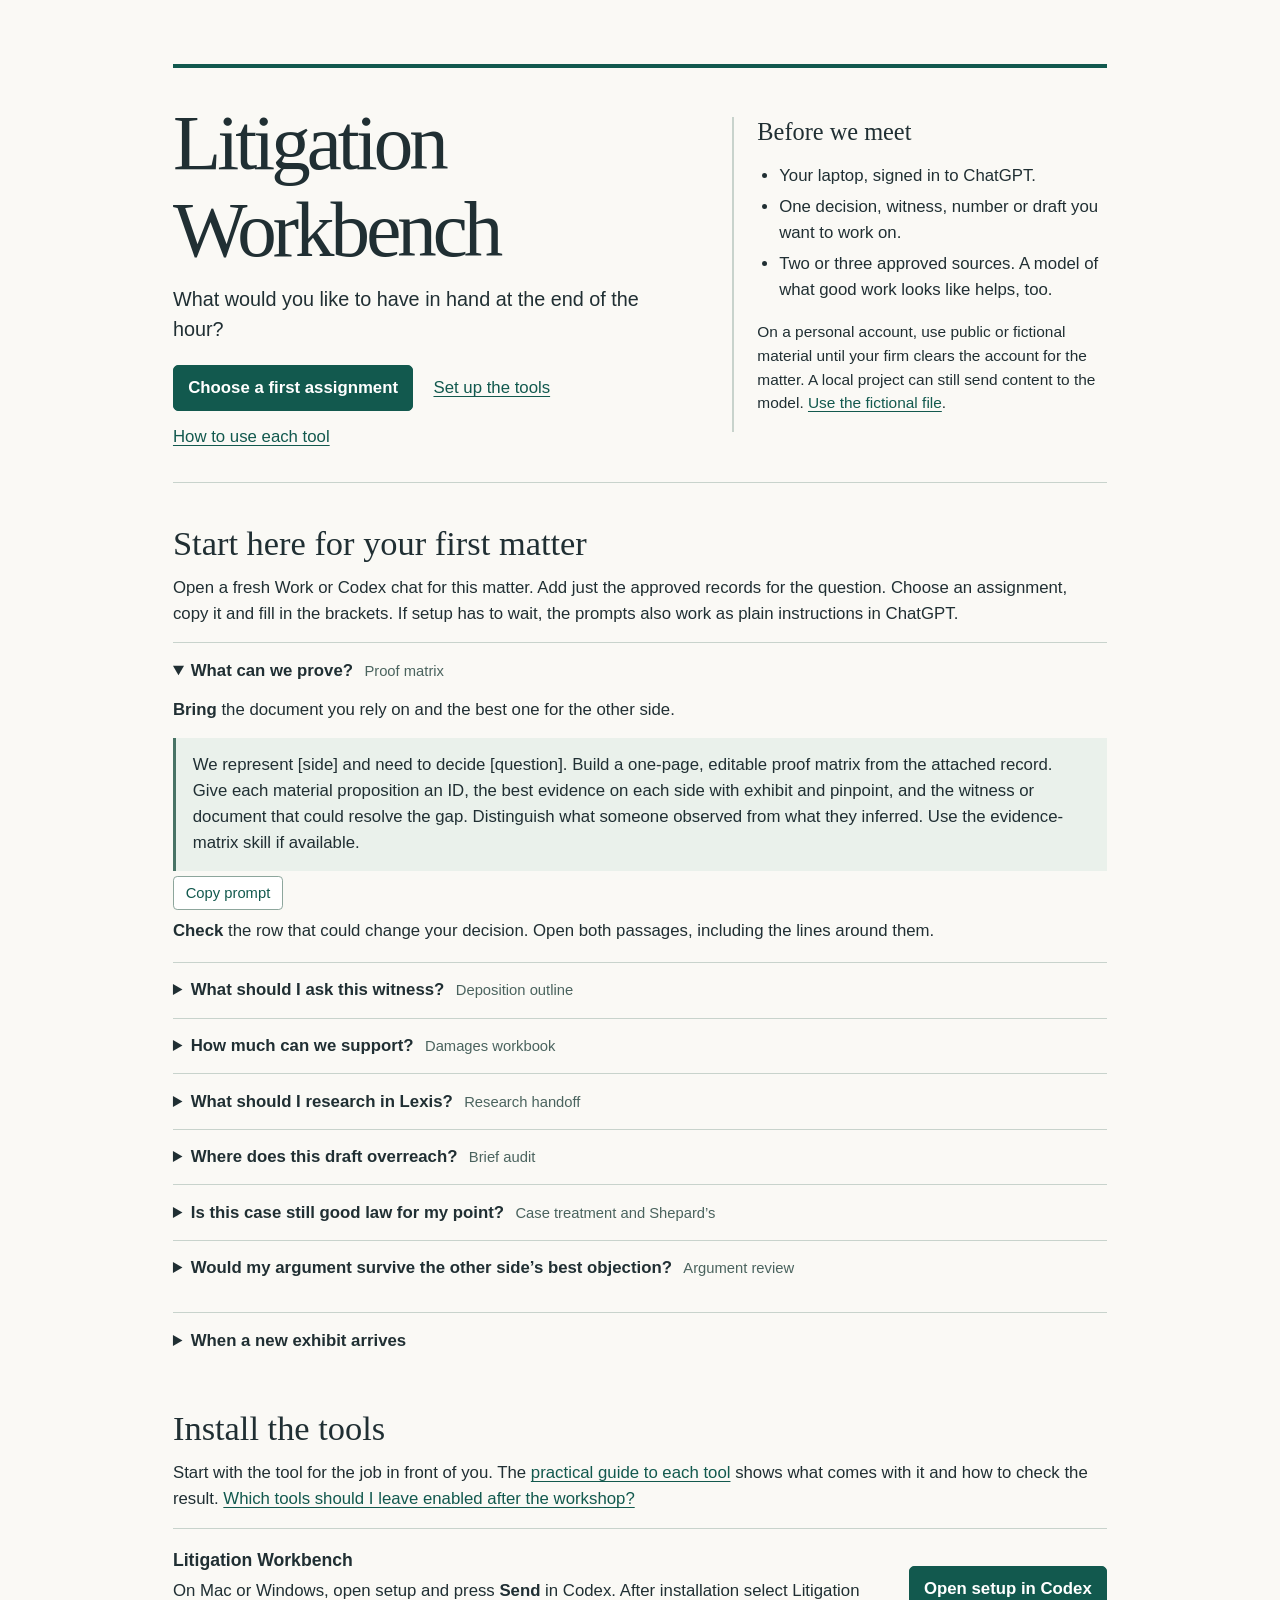
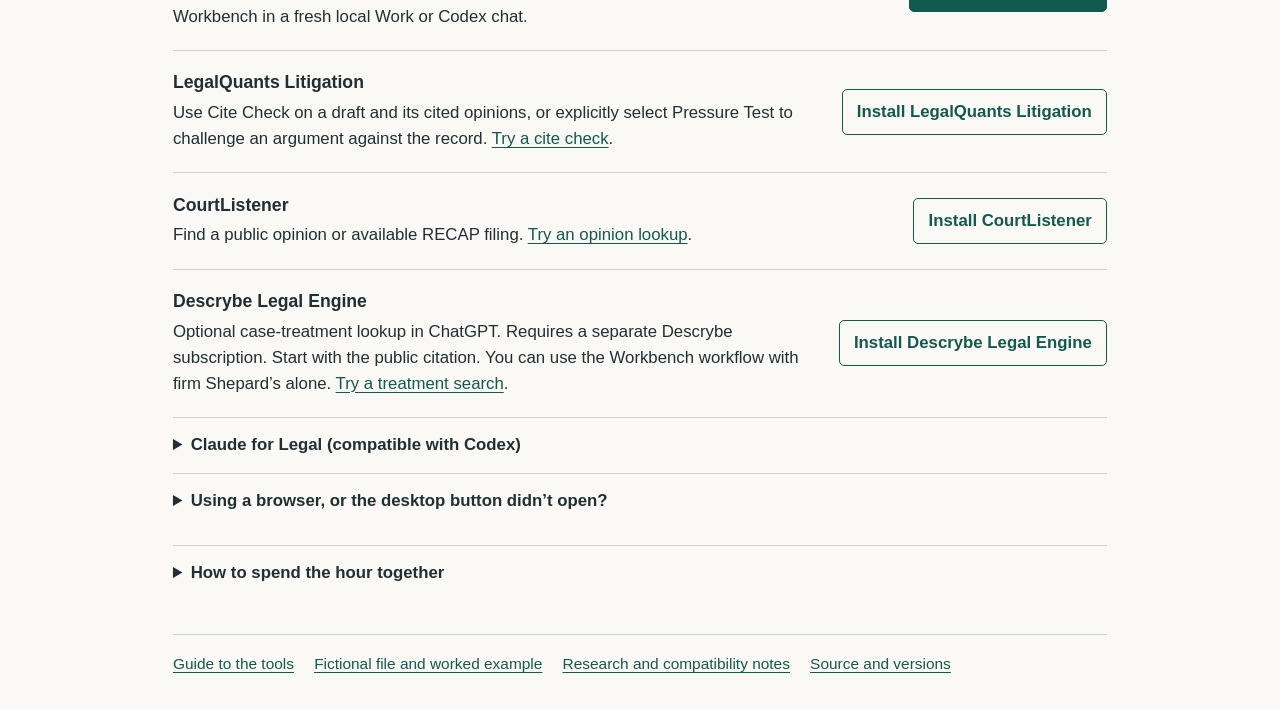
==== docs/index.html @ 3b768ce1 "Publish blinded four-record deposition comparison and qualify daily guidance" ====
<!doctype html>
<html lang="en">
<head>
  <meta charset="utf-8">
  <meta name="viewport" content="width=device-width, initial-scale=1">
  <meta name="description" content="Seven practical ways to use ChatGPT Work and Codex on a business litigation matter. Choose a question, bring a few approved sources, and leave with an editable work product.">
  <title>Litigation Workbench · Setup and first matter</title>
  <link rel="stylesheet" href="styles.css">
  <script src="copy.js" defer></script>
</head>
<body><main>
  <header class="hero">
    <div><h1>Litigation<br>Workbench</h1>
      <p class="lead">What would you like to have in hand at the end of the hour?</p>
      <nav aria-label="Get started"><a class="button primary" href="#first-matter">Choose a first assignment</a><a href="#install">Set up the tools</a><a href="tools.html">How to use each tool</a></nav>
    </div>
    <aside class="prep"><h2>Before we meet</h2>
      <ul><li>Your laptop, signed in to ChatGPT.</li><li>One decision, witness, number or draft you want to work on.</li><li>Two or three approved sources. A model of what good work looks like helps, too.</li></ul>
      <p>On a personal account, use public or fictional material until your firm clears the account for the matter. A local project can still send content to the model. <a href="practice.html">Use the fictional file</a>.</p>
    </aside>
  </header>
  <section id="first-matter">
    <h2>Start here for your first matter</h2>
    <p>Open a fresh Work or Codex chat for this matter. Add just the approved records for the question. Choose an assignment, copy it and fill in the brackets. If setup has to wait, the prompts also work as plain instructions in ChatGPT.</p>
    <details class="assignment" name="job" open><summary>What can we prove? <span>Proof matrix</span></summary>
      <p><strong>Bring</strong> the document you rely on and the best one for the other side.</p>
      <blockquote class="prompt" id="matter-prompt">We represent [side] and need to decide [question]. Build a one-page, editable proof matrix from the attached record. Give each material proposition an ID, the best evidence on each side with exhibit and pinpoint, and the witness or document that could resolve the gap. Distinguish what someone observed from what they inferred. Use the evidence-matrix skill if available.</blockquote>
      <p><strong>Check</strong> the row that could change your decision. Open both passages, including the lines around them.</p>
    </details>
    <details class="assignment" name="job"><summary>What should I ask this witness? <span>Deposition outline</span></summary>
      <p><strong>Bring</strong> the witness’s role, the admission you want and the exhibit you would put in front of them.</p>
      <blockquote class="prompt">Prepare a two-page examination outline for [witness and role] about [objective]. For each admission, give me a question I can ask, its foundation, the exhibit and pinpoint, and a follow-up for a denial or qualification. Keep my notes separate. Include the hardest document for our side. Use the record-to-deposition skill if available.</blockquote>
      <p><strong>Check</strong> one proposed impeachment against the printed transcript. Whose words are they, and does the rest of the answer qualify them? <a href="deposition-field-test.html">Compare three deposition plugins on four fictional disputes</a>, or <a href="deposition-comparison.html">grade one witness outline yourself</a>.</p>
    </details>
    <details class="assignment" name="job"><summary>How much can we support? <span>Damages workbook</span></summary>
      <p><strong>Bring</strong> the demand, ledger or invoices, and the contract provision that makes payment due.</p>
      <blockquote class="prompt">As of [date], reconcile the demand to the ledger and the amount this record supports as due. Make an editable workbook with visible formulas, source IDs and a tie-out. Show each disputed trigger or offset separately. Identify the missing document that could move the number most. Use the damages-reconciliation skill if available.</blockquote>
      <p><strong>Check</strong> one invoice from contract to ledger to due date. Change a disputed assumption in a copy and see which total moves.</p>
    </details>
    <details class="assignment" name="job"><summary>What should I research in Lexis? <span>Research handoff</span></summary>
      <p><strong>Bring</strong> the question, forum, posture and as-of date. An abstract fact pattern is enough to start.</p>
      <blockquote class="prompt">I will run Lexis. For [issue, forum, posture and date], give me targeted searches, the strongest adverse search, filters and the factual distinction I should test. Tell me which primary texts and treatment checks to bring back. Use the lexis-research-handoff skill if available.</blockquote>
      <p><strong>Check</strong> current treatment in Shepard’s at work. Return independent public opinions and your authorized notes. Keep credentials, Lexis exports and citator reports in the firm environment. <a href="files/research-return.csv" download>Download the research return sheet (CSV)</a>.</p>
    </details>
    <details class="assignment" name="job"><summary>Where does this draft overreach? <span>Brief audit</span></summary>
      <p><strong>Bring</strong> a versioned draft and the primary authority or exhibit behind a consequential paragraph.</p>
      <blockquote class="prompt">Audit [draft paragraph] against the attached authorities and record. Break it into claims. For each material defect, identify the source and pinpoint, what the passage supports in context, and the narrowest defensible rewrite. Separate citation identity, proposition support and current treatment. Leave the original intact. Use the brief-audit skill if available.</blockquote>
      <p><strong>Check</strong> the proposed rewrite against the majority opinion or exhibit. For a second read, give LegalQuants Litigation the same sentence and primary source in a fresh chat.</p>
    </details>
    <details class="assignment" name="job"><summary>Is this case still good law for my point? <span>Case treatment and Shepard’s</span></summary>
      <p id="good-law"><strong>Bring</strong> the citation, the exact sentence you want to support, the court and the date the check needs to cover.</p>
      <blockquote class="prompt">Use case-treatment-check if available. Can I still cite [case and pinpoint] for [proposition] in [court] as of [date]? Check direct history and later decisions using approved public sources. Read the strongest adverse opinion and identify exactly what changed, with a pinpoint and link. Give me a row for each proposition, a suggested edit, and any open Shepard’s checks for me to run in firm Lexis.</blockquote>
      <p><strong>At work.</strong> Open the case in Lexis and select <strong>Shepardize</strong>. Check appellate history and adverse citing decisions. Read the passages behind the signals. Record who checked, when, and what the later decision does to your point. Return your own authorized notes and public opinion links. <a href="files/research-return.csv" download>Download the return sheet (CSV)</a> · <a href="https://www.lexisnexis.com/en-us/support/lexis/shepards.page">Shepard’s guide</a>.</p>
      <p><strong>In ChatGPT.</strong> CourtListener can find citing opinions. The optional <a href="#descrybe">Descrybe plugin</a> can check treatment and identify citing cases. Read the decision behind each material flag. Workbench leaves Shepard’s pending until you supply a dated check for that point. <a href="practice.html#treatment">Try a two-minute example</a>.</p>
    </details>
    <details class="assignment" name="job"><summary>Would my argument survive the other side’s best objection? <span>Argument review</span></summary>
      <p id="argument-review"><strong>Bring</strong> the exact paragraph or proposed term, the decision you face, and the best record for each side.</p>
      <blockquote class="prompt">Use argument-review on [my exact argument] for [client, decision, forum and posture]. Use only [permitted sources]. Show my original and write a separate steelman. Send both, with the permitted record, to one fresh Astra or Sol reviewer at xhigh. Tailor its assignment to my decision. Show what you sent, the reviewer's findings, your decision on each objection with a pinpoint, and the full revised position. If independent review is unavailable, give me the filled reviewer brief for a fresh approved chat.</blockquote>
      <p><a href="files/argument-review.txt" download>Download the reusable prompt, including the reviewer brief</a>. Delegation depends on the account and model settings. <a href="https://learn.chatgpt.com/docs/agent-configuration/subagents">How subagents work</a>.</p>
      <h3>Fictional example · Can the buyer still inspect on Friday?</h3>
      <p><strong>Original.</strong> “The seller agreed to extend the contractual inspection deadline through Friday.”</p>
      <p><strong>Steelman.</strong> “Before the Wednesday cutoff, the buyer put its request for Friday in writing, and the seller’s project manager said Friday worked for scheduling. The exchange gives the buyer a concrete basis to insist that Friday remains available for inspection.”</p>
      <p><strong>Independent objection.</strong> A fresh Astra reviewer at xhigh flagged two points. R1: An open dock only establishes access. R2: The buyer asked the project manager a question, while the contract directed notices to a designated inbox.</p>
      <p><strong>Revision for the call.</strong> Adopt R1 and ask the seller to confirm continued inspection rights in writing. Adopt R2 as a notice objection and check whether a separate notice reached the inbox by the deadline. Leave the legal effect of actual receipt open.</p>
      <p><a href="https://github.com/scarson/litigation-workbench/blob/main/docs/files/fictional-argument-review.md">Read the exact assignment, unedited review and revised paragraph</a>.</p>
      <details><summary>Run this fictional example</summary>
        <blockquote class="prompt">Use argument-review. We represent a buyer preparing for a Thursday call. Our goal is to inspect Friday while preserving our contractual rights. My original: “The seller agreed to extend the contractual inspection deadline through Friday.” Fictional Exhibit A §4: “Buyer may extend the inspection period through Friday by giving Seller written notice by Wednesday at 5 p.m.” A §9: “Send all notices to notices@seller.example. Copies to the project manager are optional.” B, M1: Wednesday 4:42 p.m., buyer to project manager only: “Can we have through Friday to finish inspection?” B, M2: Wednesday 4:53 p.m., project manager: “Friday works for scheduling. I’ll keep the dock open.” These are the only sources. No forum is supplied. Show the original, written steelman, independent Astra or Sol xhigh review with its assignment and findings, and your disposition and revised paragraph. If delegation is unavailable, prepare the separate reviewer handoff.</blockquote>
      </details>
    </details>
    <details class="next"><summary>When a new exhibit arrives</summary>
      <blockquote class="prompt">Here is [new exhibit]. Keep the original as-of date. Reopen the affected sources and save a separate revision. Show the old and new finding side by side, with the IDs, amounts and questions that change. Preserve my edits and tell me what still turns on missing proof.</blockquote>
      <p>Keep the reviewed file and your reason for the correction in the matter folder. For the next matter, carry forward the method and start a fresh record. <a href="files/matter-note.txt" download>Download a blank matter note</a>.</p>
    </details>
  </section>
  <section id="install"><h2>Install the tools</h2>
    <p>Start with the tool for the job in front of you. The <a href="tools.html">practical guide to each tool</a> shows what comes with it and how to check the result. <a href="tools.html#overlap">Which tools should I leave enabled after the workshop?</a></p>
    <article class="tool"><div><h3>Litigation Workbench</h3><p>On Mac or Windows, open setup and press <strong>Send</strong> in Codex. After installation select Litigation Workbench in a fresh local Work or Codex chat.</p></div><a class="button primary" href="codex://new?prompt=Install%20the%20latest%20litigation-workbench%40scarson-legal%20from%20the%20scarson%2Flitigation-workbench%20GitHub%20repository%20for%20my%20local%20desktop%20account.%20Use%20the%20repository%E2%80%99s%20default%20branch%20and%20refresh%20any%20existing%20registration%20for%20this%20repository.%20Show%20me%20how%20to%20select%20argument-review%20in%20a%20fresh%20chat.">Open setup in Codex</a></article>
    <article class="tool" id="install-legalquants"><div><h3>LegalQuants Litigation</h3><p>Use Cite Check on a draft and its cited opinions, or explicitly select Pressure Test to challenge an argument against the record. <a href="tools.html#legalquants">Try a cite check</a>.</p></div><a class="button" href="https://chatgpt.com/plugins/plugins_6aa118e4284081918b44f45b58d06de6">Install LegalQuants Litigation</a></article>
    <article class="tool" id="install-courtlistener"><div><h3>CourtListener</h3><p>Find a public opinion or available RECAP filing. <a href="tools.html#courtlistener">Try an opinion lookup</a>.</p></div><a class="button" href="https://chatgpt.com/plugins/plugin_asdk_app_6a393898430881918250b54d31c8799b">Install CourtListener</a></article>
    <article class="tool" id="descrybe"><div><h3>Descrybe Legal Engine</h3><p>Optional case-treatment lookup in ChatGPT. Requires a separate Descrybe subscription. Start with the public citation. You can use the Workbench workflow with firm Shepard’s alone. <a href="tools.html#descrybe">Try a treatment search</a>.</p></div><a class="button" href="https://chatgpt.com/plugins/plugin_asdk_app_6a3899f86a748191b0c9b26f4b258c70">Install Descrybe Legal Engine</a></article>
    <details><summary>Claude for Legal (compatible with Codex)</summary>
      <p id="anthropic-legal">Install Anthropic’s <strong>Litigation Legal</strong> plugin by copying the request below into local Codex. <a href="tools.html#claude-for-legal">Browse the 19 skills and try a civil claim chart</a>.</p>
      <blockquote class="prompt">Install the latest litigation-legal@claude-for-legal from Anthropic’s official GitHub repository, anthropics/claude-for-legal. Use the repository’s default branch and refresh any existing registration for this repository. I’ll start with approved local documents. Leave external accounts unconnected. Show me how to select claim-chart in a fresh chat.</blockquote>
      <p>Give it your side, the elements counsel wants to test, and the allowed exhibits. Specify any playbook and where to return the draft. <a href="https://github.com/scarson/litigation-workbench/blob/main/LEGAL-TOOLS.md#using-anthropics-original-plugins-in-codex">Test results, CLI commands and the separate contract-review plugin</a>.</p>
    </details>
    <details><summary>Using a browser, or the desktop button didn’t open?</summary>
      <p><strong>Desktop.</strong> Paste the request below into a local Codex chat, or use the <a href="https://github.com/scarson/litigation-workbench#install-on-your-desktop">folder installation instructions</a>.</p>
      <blockquote class="prompt">Install the latest litigation-workbench@scarson-legal from the scarson/litigation-workbench GitHub repository for my local desktop account. Use the repository’s default branch and refresh any existing registration for this repository. Show me how to select argument-review in a fresh chat.</blockquote>
      <p><strong>Hosted Work.</strong> If your Plugins menu offers ZIP uploads, <a href="https://github.com/scarson/litigation-workbench/releases/latest/download/litigation-workbench.zip">download the plugin ZIP</a> and upload it there. A firm admin can also <a href="https://github.com/scarson/litigation-workbench#install-on-your-desktop">import the GitHub marketplace</a>. If neither is available, start with the assignment prompts above.</p>
    </details>
  </section>
  <details class="next"><summary>How to spend the hour together</summary>
    <ol><li><strong>First 10 minutes.</strong> Pick the decision, the sources and what a usable result would look like. Write down how long the job usually takes.</li>
    <li><strong>Next 30.</strong> Have the lawyer drive. Produce one editable file, open it in its normal app, and trace the most consequential claim to its source. Give one correction in the lawyer’s own words.</li>
    <li><strong>Last 20.</strong> Add one exhibit or change one assumption. Compare the versions. Save the reviewed file and the instruction worth reusing. Choose a second matter where the same method would save time.</li></ol>
    <p>To reuse his own method, ask: “Turn my two corrections into a short instruction for the next matter. Strip out all names, figures and conclusions.” Save the instruction separately and test it on a different example. The <a href="https://openai.com/business/plugins/legalquants-companion/">LegalQuants Companion</a> can also help shape an assignment or debrief the session.</p>
  </details>
  <footer><a href="tools.html">Guide to the tools</a><a href="practice.html">Fictional file and worked example</a><a href="https://github.com/scarson/litigation-workbench/blob/main/LEGAL-TOOLS.md">Research and compatibility notes</a><a href="https://github.com/scarson/litigation-workbench">Source and versions</a></footer>
</main></body></html>
---- docs/styles.css ----
:root { color-scheme: light; --ink: #202f33; --green: #12594e; --line: #c8d3cc; --paper: #faf9f5; font: 105%/1.55 "Source Sans 3", "Segoe UI", sans-serif; color: var(--ink); background: var(--paper); }
* { box-sizing: border-box; }
body { margin: 0; }
main { max-width: 62rem; padding: clamp(1.3rem, 5vw, 4rem) clamp(1.15rem, 5vw, 3.2rem) 2rem; margin: auto; }
h1, h2 { font-family: "Source Serif 4", Georgia, serif; line-height: 1.1; font-weight: 500; text-wrap: balance; }
h1 { font-size: clamp(2.55rem, 7vw, 4.7rem); letter-spacing: -.05em; margin: 0 0 .6rem; }
h2 { font-size: clamp(1.55rem, 3.1vw, 2.05rem); margin: 0 0 .75rem; }
h3 { font-size: 1.05rem; margin: .1rem 0; }
p { margin: .45rem 0 .9rem; }
a { color: var(--green); text-underline-offset: .18em; }
:focus-visible { outline: 3px solid #a34a16; outline-offset: 4px; }
section { margin-top: 2.5rem; scroll-margin-top: 1rem; }
.hero { border-top: 4px solid var(--green); border-bottom: 1px solid var(--line); padding: 1.9rem 0; display: grid; grid-template-columns: 1.4fr 1fr; gap: 2rem; align-items: center; }
.lead { font-size: 1.18rem; max-width: 28rem; }
nav, footer { display: flex; align-items: center; flex-wrap: wrap; gap: .75rem 1.2rem; }
nav { margin-top: 1.2rem; }
.prep { padding: .1rem 0 .1rem 1.4rem; border-left: 2px solid var(--line); }
.prep h2 { font-size: 1.45rem; }
.prep ul, ol { padding-inline-start: 1.3rem; }
.prep li { margin: .3rem 0; }
.prep p, footer { font-size: .92rem; }
details { padding: .85rem 0; border-top: 1px solid var(--line); }
summary { cursor: pointer; font-weight: 650; }
summary span { font-size: .88rem; color: #4a635e; font-weight: 450; margin-left: .4rem; }
details[open] summary { margin-bottom: .8rem; }
details p:last-child { margin-bottom: .25rem; }
.prompt { margin: .65rem 0 .3rem; padding: .85rem 1rem; background: #eaf1eb; border-left: 3px solid #487365; }
.copy { font: inherit; font-size: .88rem; color: var(--green); padding: .28rem .7rem; border: 1px solid #8da69c; border-radius: .25rem; background: white; cursor: pointer; }
.status { margin-left: .6rem; font-size: .85rem; }
.next { margin-top: 1rem; }
.tool { display: grid; grid-template-columns: minmax(0, 1fr) auto; align-items: center; gap: .35rem 1.5rem; padding: 1rem 0; border-top: 1px solid var(--line); }
.tool p { margin: .2rem 0; }
.button { display: inline-block; text-align: center; border: 1px solid var(--green); border-radius: .3rem; padding: .53rem .85rem; font-weight: 650; color: var(--green); text-decoration: none; }
.button:hover { background: #e1ede4; }
.button.primary { color: #fff; background: var(--green); }
.button.primary:hover { background: #0b433c; }
ol li { margin: .6rem 0; }
footer { margin-top: 2rem; padding-top: 1rem; border-top: 1px solid var(--line); }
.reading { max-width: 50rem; }
.reading header a { display: inline-block; margin-bottom: 1.2rem; }
.reading details { margin-top: .9rem; }
.tool-guide { max-width: 54rem; }
.tool-guide header { border-top: 4px solid var(--green); padding-top: 1rem; }
.tool-guide h1 { margin-top: 1.15rem; }
.tool-guide section { border-top: 1px solid var(--line); padding-top: 1.35rem; }
.tool-guide .task-links { display: grid; grid-template-columns: repeat(auto-fit, minmax(min(17rem, 100%), 1fr)); align-items: stretch; gap: 0 1.5rem; }
.task-links a { display: block; border-top: 1px solid var(--line); padding: .6rem 0; }
.task-links strong { display: block; color: var(--ink); font-size: .9rem; }
.inventory { margin: 1rem 0; border-bottom: 1px solid var(--line); }
.inventory h3 { margin-top: 1.1rem; }
.inventory dl { margin: .5rem 0 1rem; }
.inventory dt { font-family: ui-monospace, monospace; font-size: .9rem; }
.inventory dd { margin: .1rem 0 .55rem; }
.routes dt { margin-top: .8rem; font-weight: 650; }
.routes dd { margin: .15rem 0 .75rem; }
.comparison table { border-collapse: collapse; width: 100%; margin-block: .75rem; }
.comparison th, .comparison td { text-align: left; vertical-align: top; padding: .4rem; border-bottom: 1px solid var(--line); }
.comparison caption { text-align: left; font-weight: 650; }
.comparison select { font: inherit; }
.comparison .response { overflow-x: auto; padding: .1rem .4rem; }
.comparison .response :is(h2, h3, h4) { font-family: inherit; font-weight: 650; font-size: 1rem; line-height: 1.4; }
@media (max-width: 40rem) { .hero, .tool { grid-template-columns: 1fr; } .hero { gap: 1.3rem; } .tool a { justify-self: start; } .prep { padding-left: 1rem; } summary span { display: block; margin-left: 1.1rem; } }
@media print { :root { font-size: 10pt; } main { max-width: none; padding: 0; } .copy, .status, nav { display: none; } .hero { grid-template-columns: 1fr 1fr; } h1 { font-size: 26pt; } }
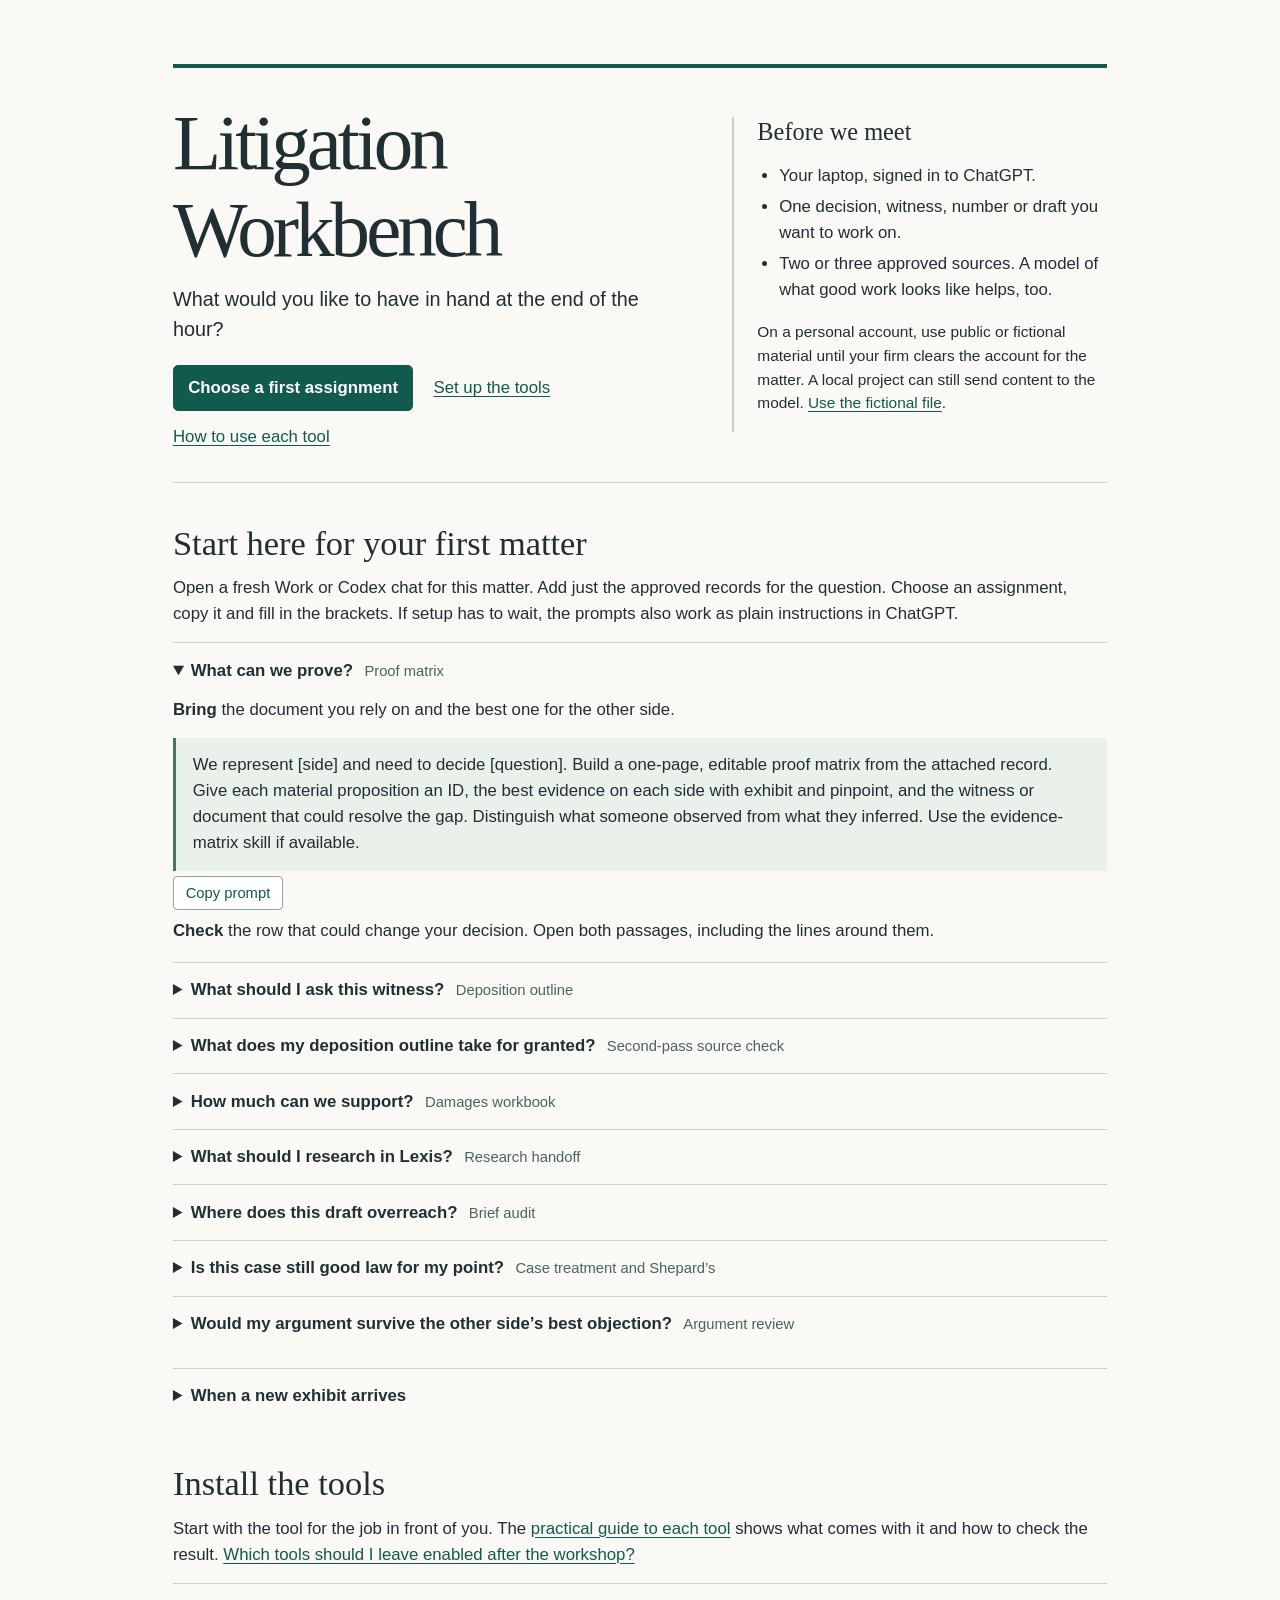
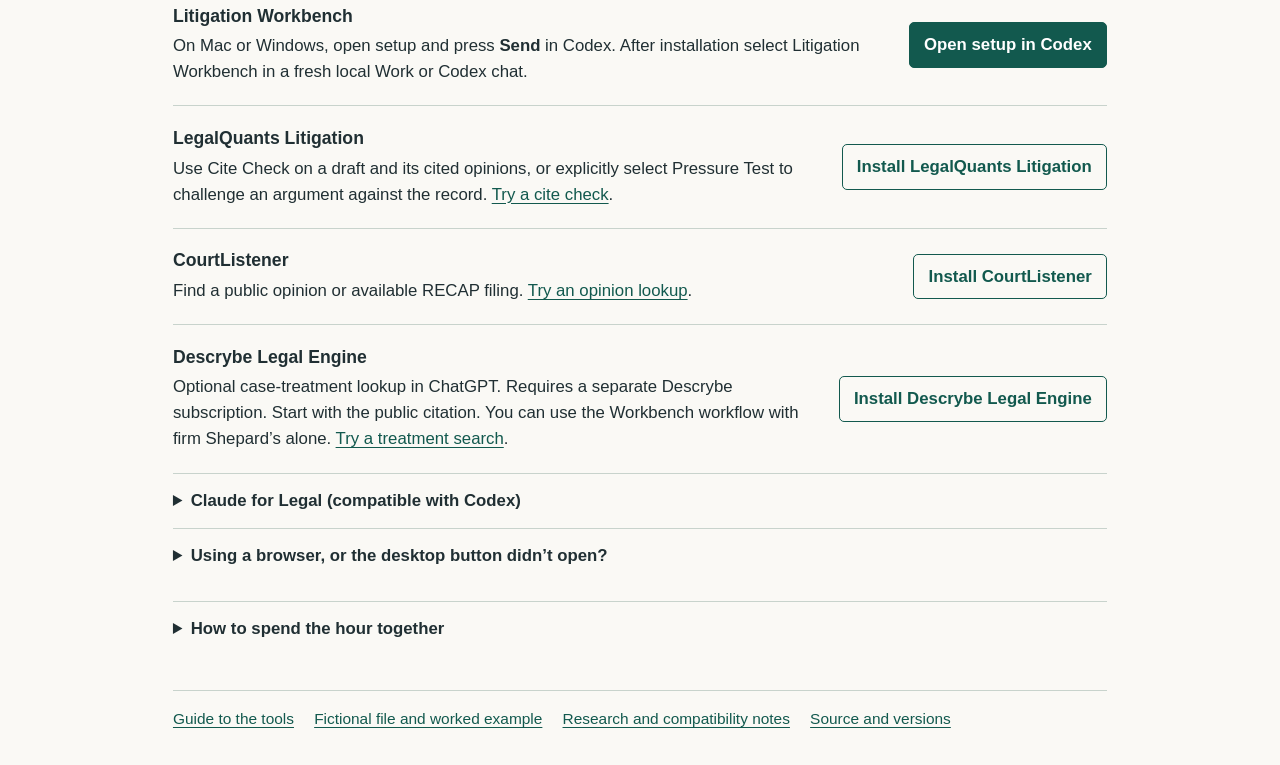
==== commit dcf66f46: "Release reusable deposition source check with blind replay evidence" ====
--- a/docs/index.html
+++ b/docs/index.html
@@ -3,7 +3,7 @@
 <head>
   <meta charset="utf-8">
   <meta name="viewport" content="width=device-width, initial-scale=1">
-  <meta name="description" content="Seven practical ways to use ChatGPT Work and Codex on a business litigation matter. Choose a question, bring a few approved sources, and leave with an editable work product.">
+  <meta name="description" content="Eight practical ways to use ChatGPT Work and Codex on a business litigation matter. Choose a question, bring a few approved sources, and leave with an editable work product.">
   <title>Litigation Workbench · Setup and first matter</title>
   <link rel="stylesheet" href="styles.css">
   <script src="copy.js" defer></script>
@@ -31,6 +31,11 @@
       <p><strong>Bring</strong> the witness’s role, the admission you want and the exhibit you would put in front of them.</p>
       <blockquote class="prompt">Prepare a two-page examination outline for [witness and role] about [objective]. For each admission, give me a question I can ask, its foundation, the exhibit and pinpoint, and a follow-up for a denial or qualification. Keep my notes separate. Include the hardest document for our side. Use the record-to-deposition skill if available.</blockquote>
       <p><strong>Check</strong> one proposed impeachment against the printed transcript. Whose words are they, and does the rest of the answer qualify them? <a href="deposition-field-test.html">Compare three deposition plugins on four fictional disputes</a>, or <a href="deposition-comparison.html">grade one witness outline yourself</a>.</p>
+    </details>
+    <details class="assignment" name="job"><summary>What does my deposition outline take for granted? <span>Second-pass source check</span></summary>
+      <p id="deposition-source-check"><strong>Bring</strong> an outline from any drafter and the approved exhibits it relies on. Start a fresh chat with those files. Leave the drafting conversation and any previous grades behind. Enable Workbench and select <code>deposition-source-check</code>.</p>
+      <blockquote class="prompt">Check this existing deposition outline against the supplied exhibits for factual premises I should repair before using it. Quote the problem, give the source pinpoint and suggest the smallest usable correction. Keep the original outline intact.</blockquote>
+      <p><strong>Check</strong> the proposed edit against the whole passage and the answer that triggers the follow-up. <a href="deposition-source-check.html">How to run the second pass and which defects it caught</a>.</p>
     </details>
     <details class="assignment" name="job"><summary>How much can we support? <span>Damages workbook</span></summary>
       <p><strong>Bring</strong> the demand, ledger or invoices, and the contract provision that makes payment due.</p>
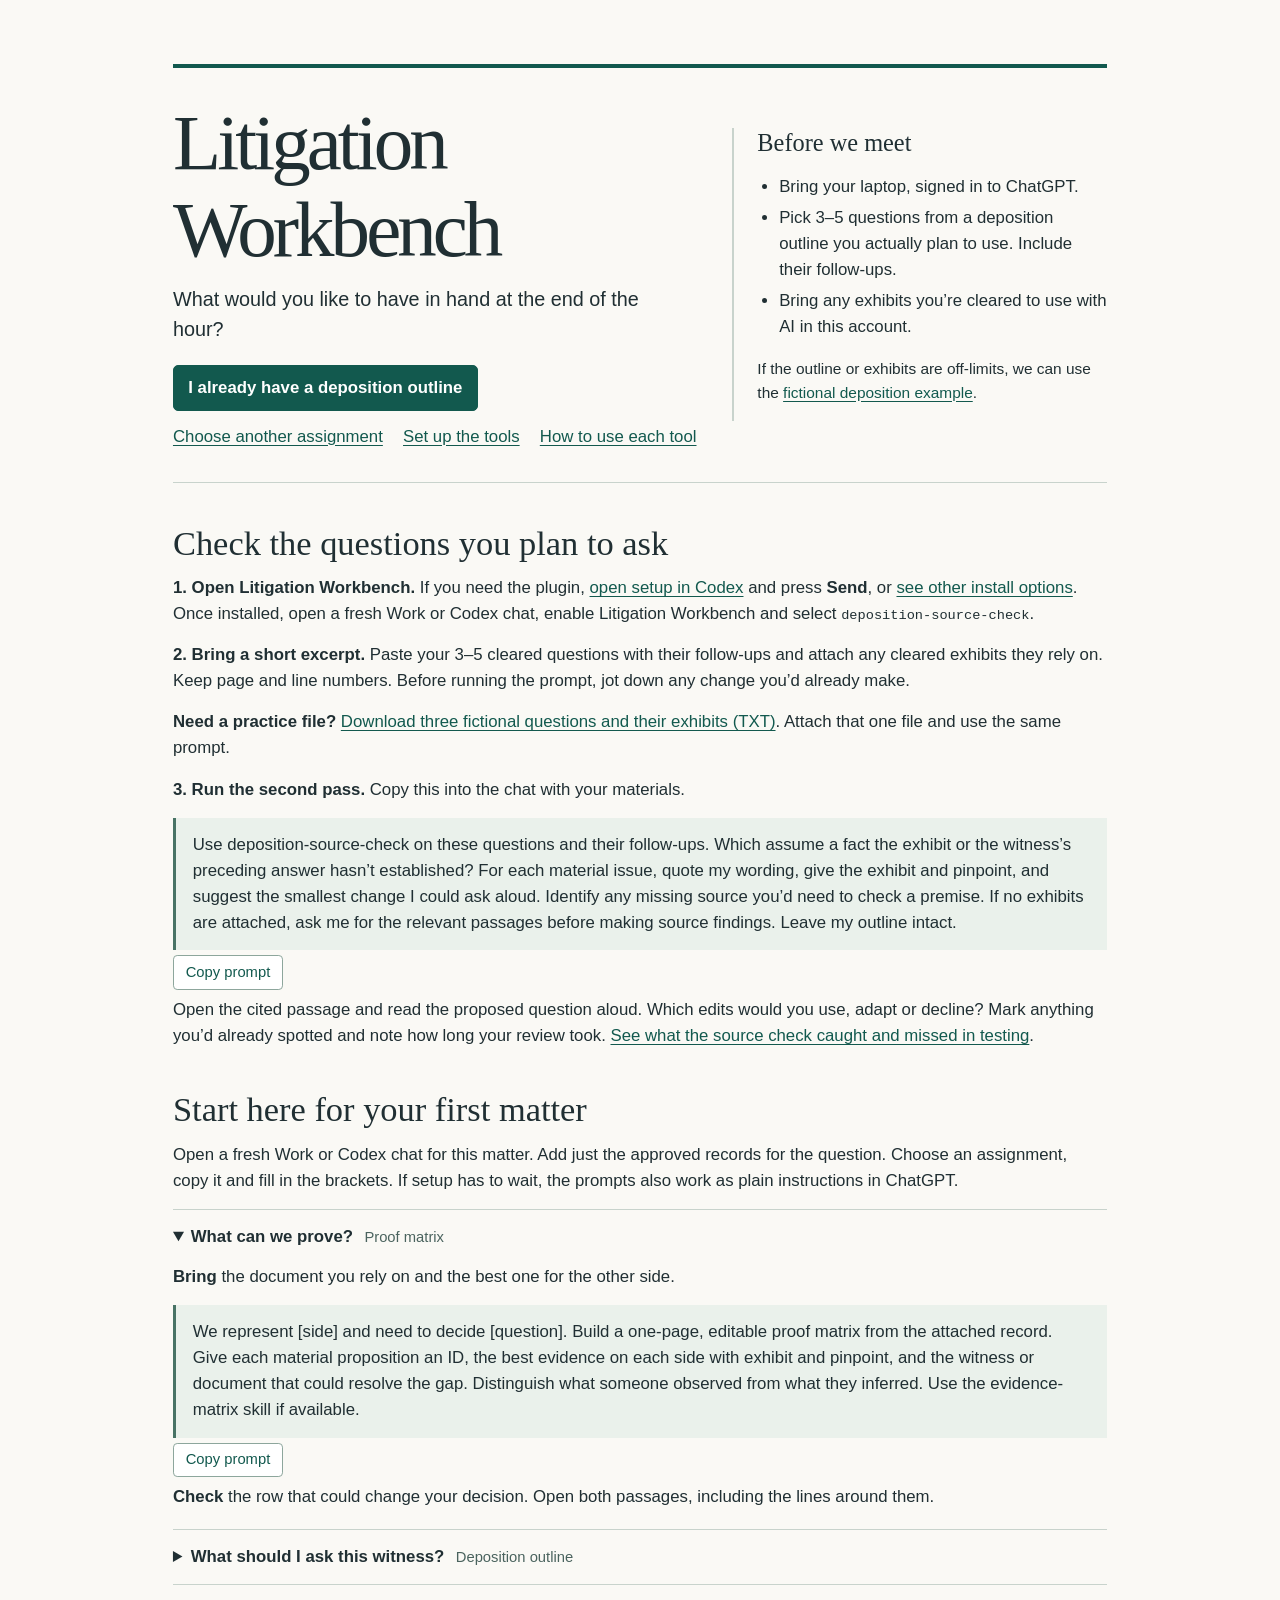
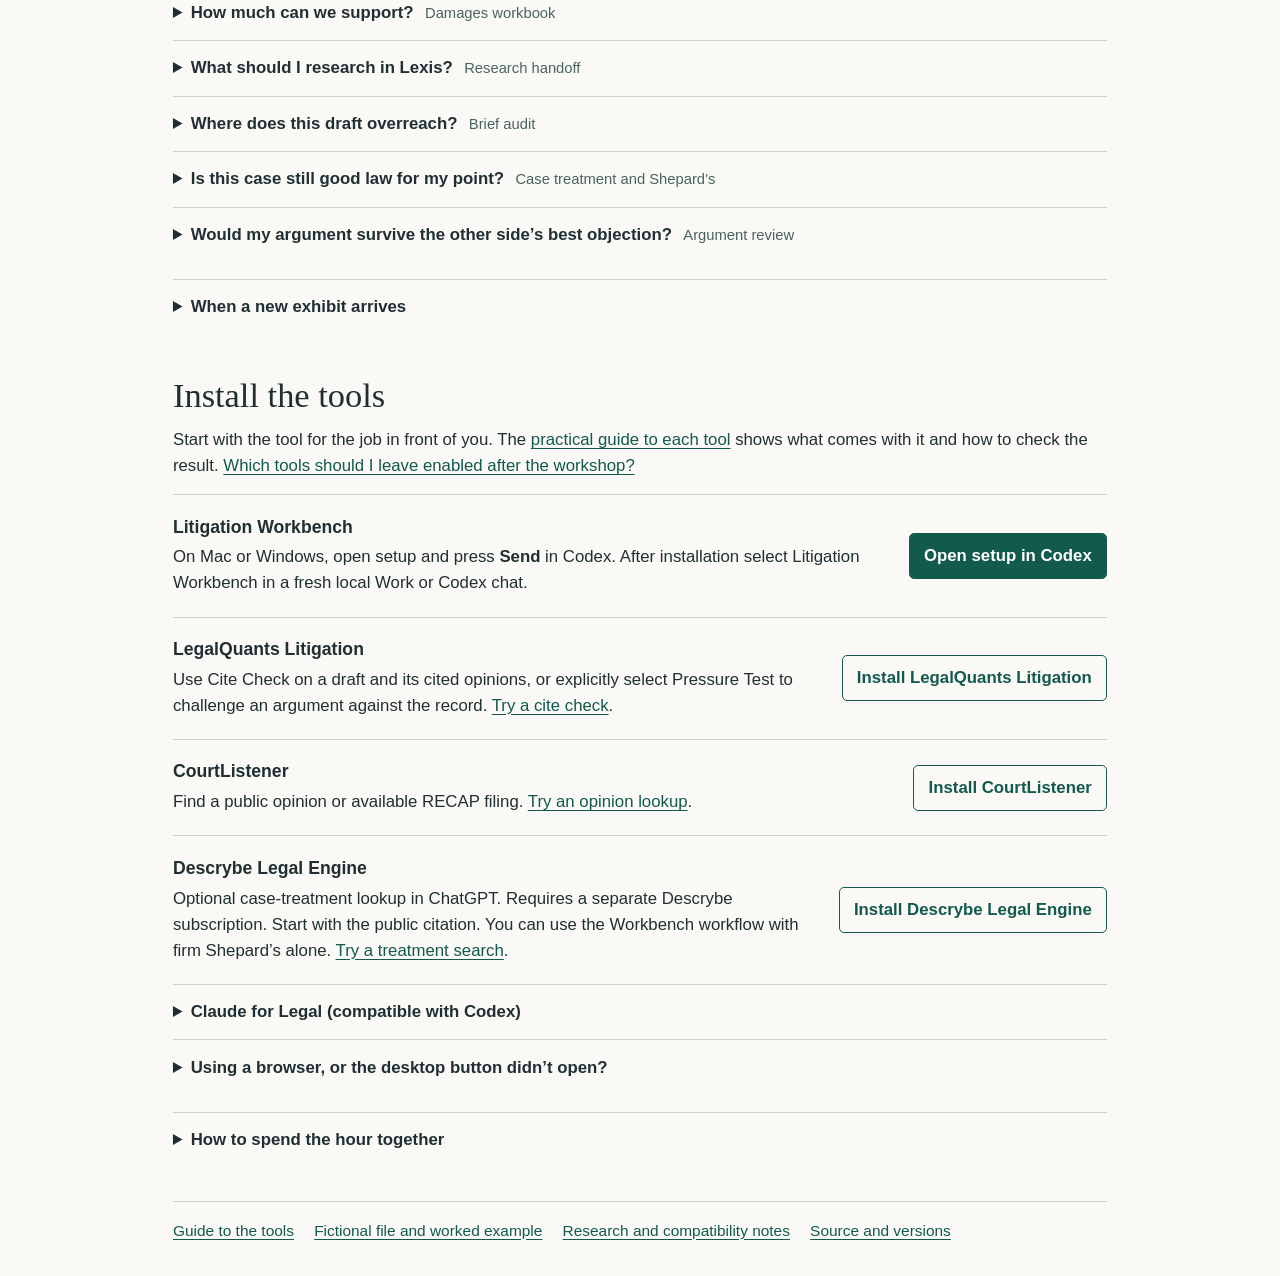
==== commit cb2e3b68: "Give existing deposition outlines a direct setup path" ====
--- a/docs/index.html
+++ b/docs/index.html
@@ -12,13 +12,22 @@
   <header class="hero">
     <div><h1>Litigation<br>Workbench</h1>
       <p class="lead">What would you like to have in hand at the end of the hour?</p>
-      <nav aria-label="Get started"><a class="button primary" href="#first-matter">Choose a first assignment</a><a href="#install">Set up the tools</a><a href="tools.html">How to use each tool</a></nav>
+      <nav aria-label="Get started"><a class="button primary" href="#deposition-source-check">I already have a deposition outline</a><a href="#first-matter">Choose another assignment</a><a href="#install">Set up the tools</a><a href="tools.html">How to use each tool</a></nav>
     </div>
     <aside class="prep"><h2>Before we meet</h2>
-      <ul><li>Your laptop, signed in to ChatGPT.</li><li>One decision, witness, number or draft you want to work on.</li><li>Two or three approved sources. A model of what good work looks like helps, too.</li></ul>
-      <p>On a personal account, use public or fictional material until your firm clears the account for the matter. A local project can still send content to the model. <a href="practice.html">Use the fictional file</a>.</p>
+      <ul><li>Bring your laptop, signed in to ChatGPT.</li><li>Pick 3–5 questions from a deposition outline you actually plan to use. Include their follow-ups.</li><li>Bring any exhibits you’re cleared to use with AI in this account.</li></ul>
+      <p>If the outline or exhibits are off-limits, we can use the <a href="#fictional-outline">fictional deposition example</a>.</p>
     </aside>
   </header>
+  <section id="deposition-source-check">
+    <h2>Check the questions you plan to ask</h2>
+    <p><strong>1. Open Litigation Workbench.</strong> If you need the plugin, <a href="codex://new?prompt=Install%20the%20latest%20litigation-workbench%40scarson-legal%20from%20the%20scarson%2Flitigation-workbench%20GitHub%20repository%20for%20my%20local%20desktop%20account.%20Refresh%20any%20existing%20registration%20and%20show%20me%20how%20to%20select%20deposition-source-check%20in%20a%20fresh%20chat.">open setup in Codex</a> and press <strong>Send</strong>, or <a href="#workbench-options">see other install options</a>. Once installed, open a fresh Work or Codex chat, enable Litigation Workbench and select <code>deposition-source-check</code>.</p>
+    <p><strong>2. Bring a short excerpt.</strong> Paste your 3–5 cleared questions with their follow-ups and attach any cleared exhibits they rely on. Keep page and line numbers. Before running the prompt, jot down any change you’d already make.</p>
+    <p id="fictional-outline"><strong>Need a practice file?</strong> <a href="files/fictional-deposition.txt" download>Download three fictional questions and their exhibits (TXT)</a>. Attach that one file and use the same prompt.</p>
+    <p><strong>3. Run the second pass.</strong> Copy this into the chat with your materials.</p>
+    <blockquote class="prompt">Use deposition-source-check on these questions and their follow-ups. Which assume a fact the exhibit or the witness’s preceding answer hasn’t established? For each material issue, quote my wording, give the exhibit and pinpoint, and suggest the smallest change I could ask aloud. Identify any missing source you’d need to check a premise. If no exhibits are attached, ask me for the relevant passages before making source findings. Leave my outline intact.</blockquote>
+    <p>Open the cited passage and read the proposed question aloud. Which edits would you use, adapt or decline? Mark anything you’d already spotted and note how long your review took. <a href="deposition-source-check.html">See what the source check caught and missed in testing</a>.</p>
+  </section>
   <section id="first-matter">
     <h2>Start here for your first matter</h2>
     <p>Open a fresh Work or Codex chat for this matter. Add just the approved records for the question. Choose an assignment, copy it and fill in the brackets. If setup has to wait, the prompts also work as plain instructions in ChatGPT.</p>
@@ -31,11 +40,6 @@
       <p><strong>Bring</strong> the witness’s role, the admission you want and the exhibit you would put in front of them.</p>
       <blockquote class="prompt">Prepare a two-page examination outline for [witness and role] about [objective]. For each admission, give me a question I can ask, its foundation, the exhibit and pinpoint, and a follow-up for a denial or qualification. Keep my notes separate. Include the hardest document for our side. Use the record-to-deposition skill if available.</blockquote>
       <p><strong>Check</strong> one proposed impeachment against the printed transcript. Whose words are they, and does the rest of the answer qualify them? <a href="deposition-field-test.html">Compare three deposition plugins on four fictional disputes</a>, or <a href="deposition-comparison.html">grade one witness outline yourself</a>.</p>
-    </details>
-    <details class="assignment" name="job"><summary>What does my deposition outline take for granted? <span>Second-pass source check</span></summary>
-      <p id="deposition-source-check"><strong>Bring</strong> an outline from any drafter and the approved exhibits it relies on. Start a fresh chat with those files. Leave the drafting conversation and any previous grades behind. Enable Workbench and select <code>deposition-source-check</code>.</p>
-      <blockquote class="prompt">Check this existing deposition outline against the supplied exhibits for factual premises I should repair before using it. Quote the problem, give the source pinpoint and suggest the smallest usable correction. Keep the original outline intact.</blockquote>
-      <p><strong>Check</strong> the proposed edit against the whole passage and the answer that triggers the follow-up. <a href="deposition-source-check.html">How to run the second pass and which defects it caught</a>.</p>
     </details>
     <details class="assignment" name="job"><summary>How much can we support? <span>Damages workbook</span></summary>
       <p><strong>Bring</strong> the demand, ledger or invoices, and the contract provision that makes payment due.</p>
@@ -89,8 +93,8 @@
       <p>Give it your side, the elements counsel wants to test, and the allowed exhibits. Specify any playbook and where to return the draft. <a href="https://github.com/scarson/litigation-workbench/blob/main/LEGAL-TOOLS.md#using-anthropics-original-plugins-in-codex">Test results, CLI commands and the separate contract-review plugin</a>.</p>
     </details>
     <details><summary>Using a browser, or the desktop button didn’t open?</summary>
-      <p><strong>Desktop.</strong> Paste the request below into a local Codex chat, or use the <a href="https://github.com/scarson/litigation-workbench#install-on-your-desktop">folder installation instructions</a>.</p>
-      <blockquote class="prompt">Install the latest litigation-workbench@scarson-legal from the scarson/litigation-workbench GitHub repository for my local desktop account. Use the repository’s default branch and refresh any existing registration for this repository. Show me how to select argument-review in a fresh chat.</blockquote>
+      <p id="workbench-options"><strong>Desktop.</strong> Paste the request below into a local Codex chat, or use the <a href="https://github.com/scarson/litigation-workbench#install-on-your-desktop">folder installation instructions</a>.</p>
+      <blockquote class="prompt">Install the latest litigation-workbench@scarson-legal from the scarson/litigation-workbench GitHub repository for my local desktop account. Use the repository’s default branch and refresh any existing registration for this repository. Show me how to select a Workbench skill in a fresh chat.</blockquote>
       <p><strong>Hosted Work.</strong> If your Plugins menu offers ZIP uploads, <a href="https://github.com/scarson/litigation-workbench/releases/latest/download/litigation-workbench.zip">download the plugin ZIP</a> and upload it there. A firm admin can also <a href="https://github.com/scarson/litigation-workbench#install-on-your-desktop">import the GitHub marketplace</a>. If neither is available, start with the assignment prompts above.</p>
     </details>
   </section>
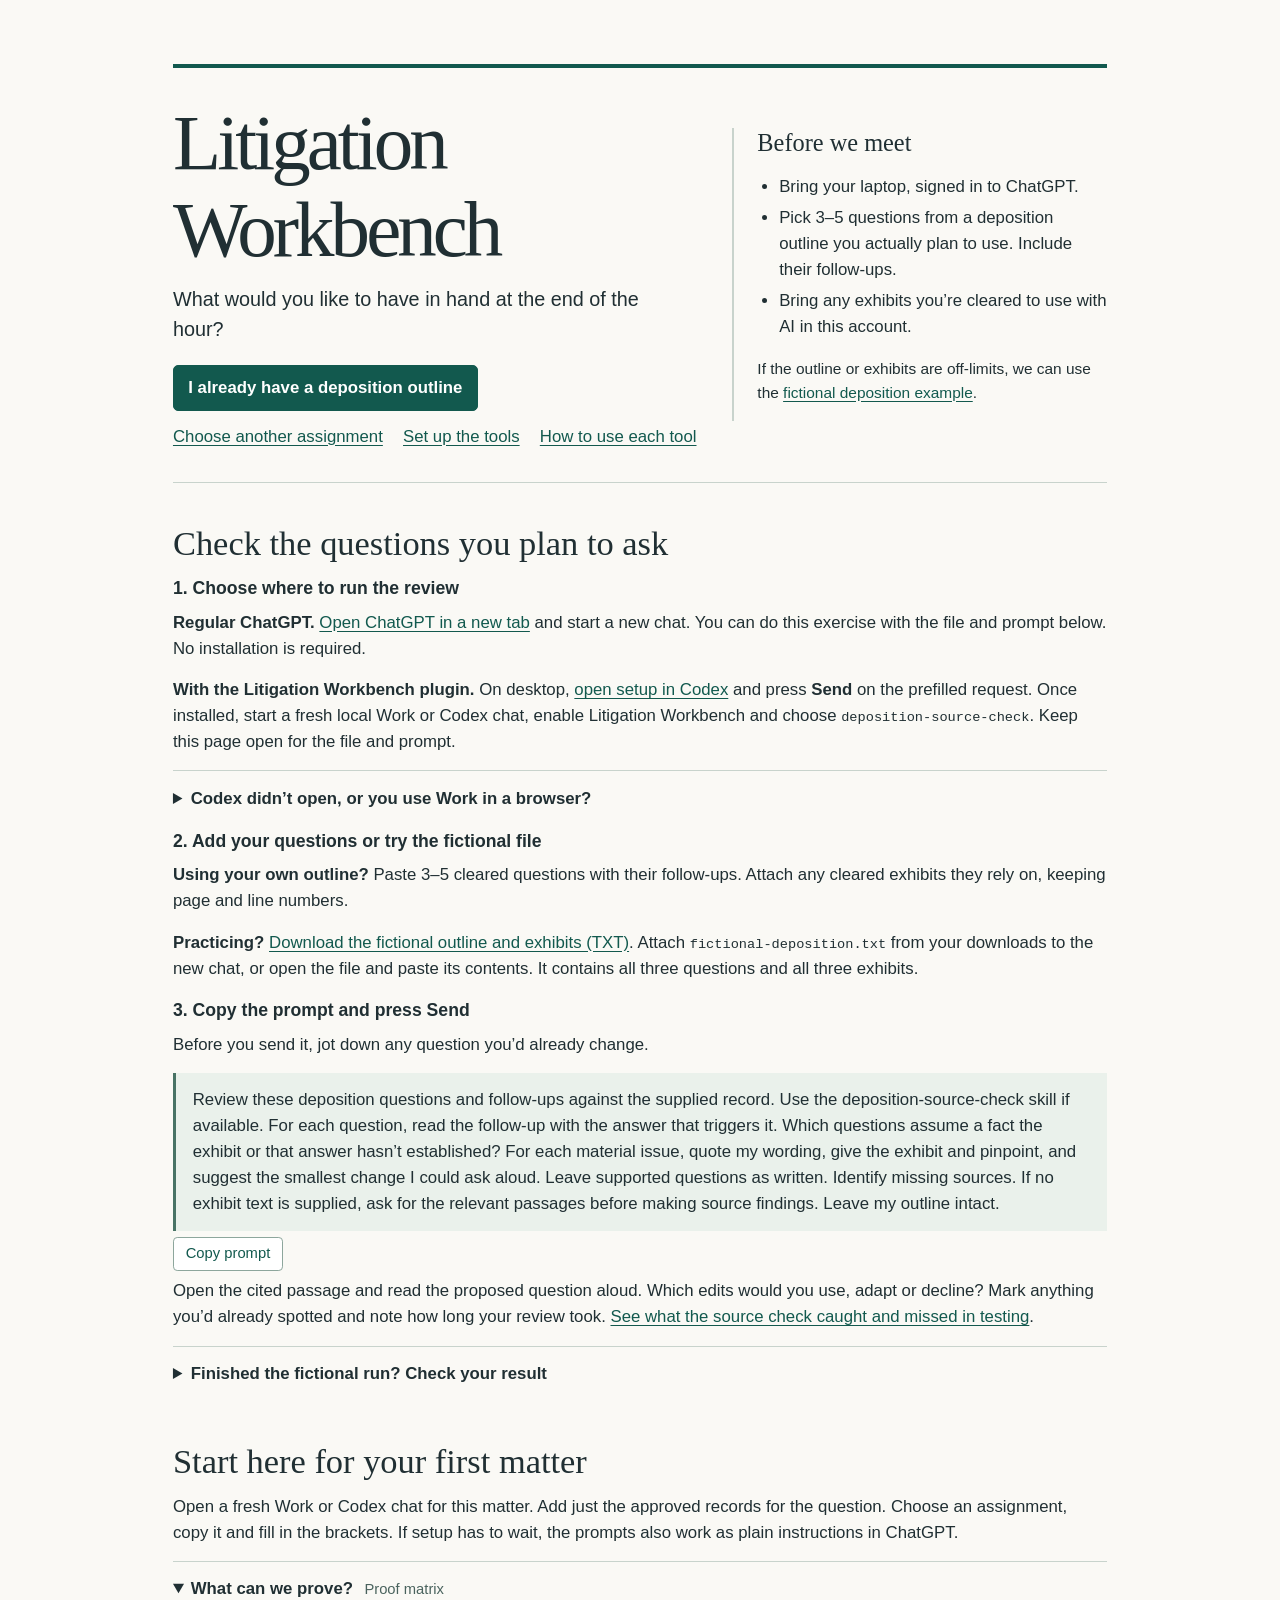
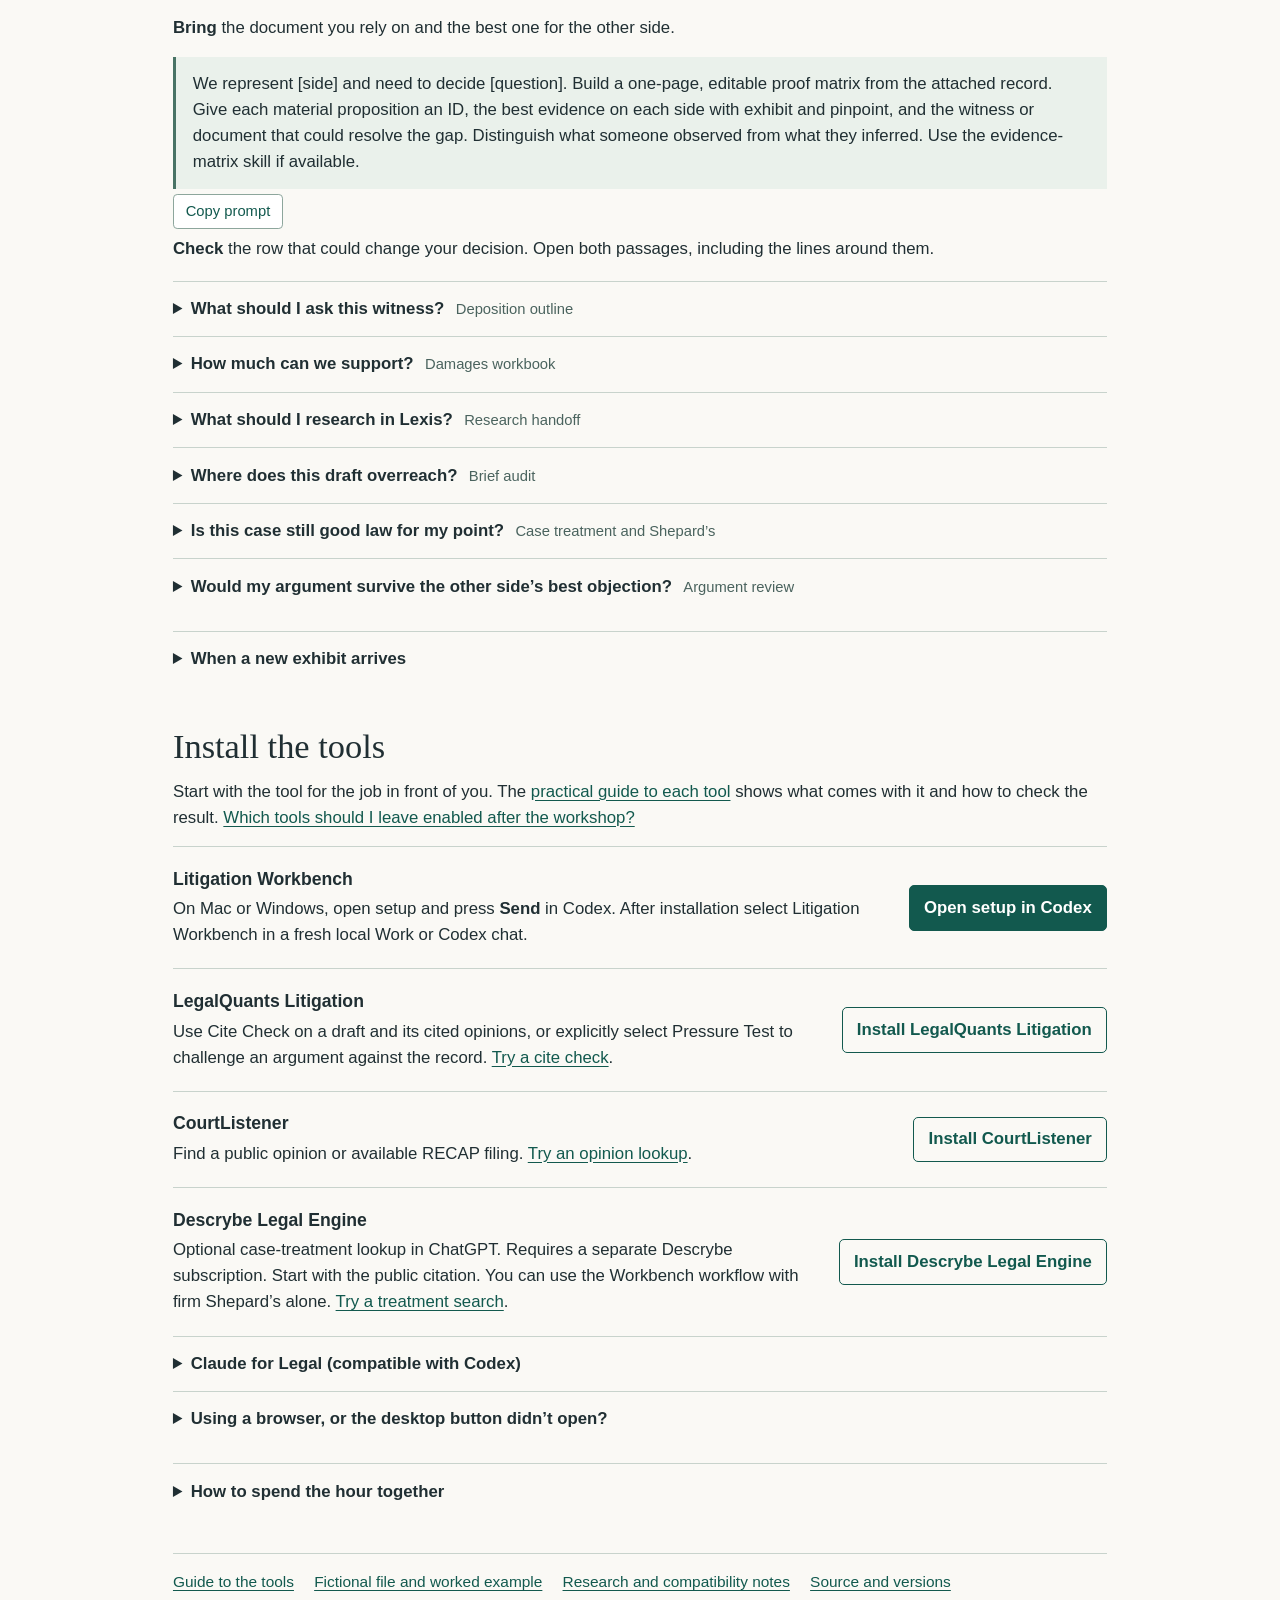
==== commit 4121dd18: "Make the deposition walkthrough work from an ordinary chat" ====
--- a/docs/index.html
+++ b/docs/index.html
@@ -21,12 +21,25 @@
   </header>
   <section id="deposition-source-check">
     <h2>Check the questions you plan to ask</h2>
-    <p><strong>1. Open Litigation Workbench.</strong> If you need the plugin, <a href="codex://new?prompt=Install%20the%20latest%20litigation-workbench%40scarson-legal%20from%20the%20scarson%2Flitigation-workbench%20GitHub%20repository%20for%20my%20local%20desktop%20account.%20Refresh%20any%20existing%20registration%20and%20show%20me%20how%20to%20select%20deposition-source-check%20in%20a%20fresh%20chat.">open setup in Codex</a> and press <strong>Send</strong>, or <a href="#workbench-options">see other install options</a>. Once installed, open a fresh Work or Codex chat, enable Litigation Workbench and select <code>deposition-source-check</code>.</p>
-    <p><strong>2. Bring a short excerpt.</strong> Paste your 3–5 cleared questions with their follow-ups and attach any cleared exhibits they rely on. Keep page and line numbers. Before running the prompt, jot down any change you’d already make.</p>
-    <p id="fictional-outline"><strong>Need a practice file?</strong> <a href="files/fictional-deposition.txt" download>Download three fictional questions and their exhibits (TXT)</a>. Attach that one file and use the same prompt.</p>
-    <p><strong>3. Run the second pass.</strong> Copy this into the chat with your materials.</p>
-    <blockquote class="prompt">Use deposition-source-check on these questions and their follow-ups. Which assume a fact the exhibit or the witness’s preceding answer hasn’t established? For each material issue, quote my wording, give the exhibit and pinpoint, and suggest the smallest change I could ask aloud. Identify any missing source you’d need to check a premise. If no exhibits are attached, ask me for the relevant passages before making source findings. Leave my outline intact.</blockquote>
+    <h3>1. Choose where to run the review</h3>
+    <p><strong>Regular ChatGPT.</strong> <a href="https://chatgpt.com/" target="_blank" rel="noopener">Open ChatGPT in a new tab</a> and start a new chat. You can do this exercise with the file and prompt below. No installation is required.</p>
+    <p><strong>With the Litigation Workbench plugin.</strong> On desktop, <a href="codex://new?prompt=Install%20the%20latest%20litigation-workbench%40scarson-legal%20from%20the%20scarson%2Flitigation-workbench%20GitHub%20repository%20for%20my%20local%20desktop%20account.%20Refresh%20any%20existing%20registration%20and%20show%20me%20how%20to%20select%20deposition-source-check%20in%20a%20fresh%20chat.">open setup in Codex</a> and press <strong>Send</strong> on the prefilled request. Once installed, start a fresh local Work or Codex chat, enable Litigation Workbench and choose <code>deposition-source-check</code>. Keep this page open for the file and prompt.</p>
+    <details><summary>Codex didn’t open, or you use Work in a browser?</summary>
+      <p>On desktop, open Codex yourself and send this request. If you use hosted Work and your Plugins menu offers ZIP uploads, <a href="https://github.com/scarson/litigation-workbench/releases/latest/download/litigation-workbench.zip">download the plugin ZIP</a> and upload it there. You can also continue in regular ChatGPT above.</p>
+      <blockquote class="prompt">Install the latest litigation-workbench@scarson-legal from the scarson/litigation-workbench GitHub repository. Refresh any existing registration for this repository and show me how to select deposition-source-check in a fresh chat.</blockquote>
+    </details>
+    <h3 id="fictional-outline">2. Add your questions or try the fictional file</h3>
+    <p><strong>Using your own outline?</strong> Paste 3–5 cleared questions with their follow-ups. Attach any cleared exhibits they rely on, keeping page and line numbers.</p>
+    <p><strong>Practicing?</strong> <a href="files/fictional-deposition.txt" download>Download the fictional outline and exhibits (TXT)</a>. Attach <code>fictional-deposition.txt</code> from your downloads to the new chat, or open the file and paste its contents. It contains all three questions and all three exhibits.</p>
+    <h3>3. Copy the prompt and press Send</h3>
+    <p>Before you send it, jot down any question you’d already change.</p>
+    <blockquote class="prompt" id="outline-review-prompt">Review these deposition questions and follow-ups against the supplied record. Use the deposition-source-check skill if available. For each question, read the follow-up with the answer that triggers it. Which questions assume a fact the exhibit or that answer hasn’t established? For each material issue, quote my wording, give the exhibit and pinpoint, and suggest the smallest change I could ask aloud. Leave supported questions as written. Identify missing sources. If no exhibit text is supplied, ask for the relevant passages before making source findings. Leave my outline intact.</blockquote>
     <p>Open the cited passage and read the proposed question aloud. Which edits would you use, adapt or decline? Mark anything you’d already spotted and note how long your review took. <a href="deposition-source-check.html">See what the source check caught and missed in testing</a>.</p>
+    <details><summary>Finished the fictional run? Check your result</summary>
+      <p><strong>Question 1.</strong> E1 dates the service ticket. In E2, lines 5–8, the foreperson recalls a restart that morning and a finished stack after lunch. What fixes the order of restart and completion? Try “Can you place the restart relative to when printing finished?”</p>
+      <p><strong>Question 2.</strong> Knowing whether approval was required leaves open whether anyone gave it. Before “Who approved this closure?” ask “Do you know whether anyone approved closing ticket 411?” Follow up on identity if the witness recalls an approval. See E2, lines 5–8 and E3, paragraph 2.</p>
+      <p><strong>Question 3.</strong> Keep it. The two entries in E1, rows 12–13, give both ticket times on the same clock. The follow-up already accounts for a witness who can’t authenticate the entries.</p>
+    </details>
   </section>
   <section id="first-matter">
     <h2>Start here for your first matter</h2>
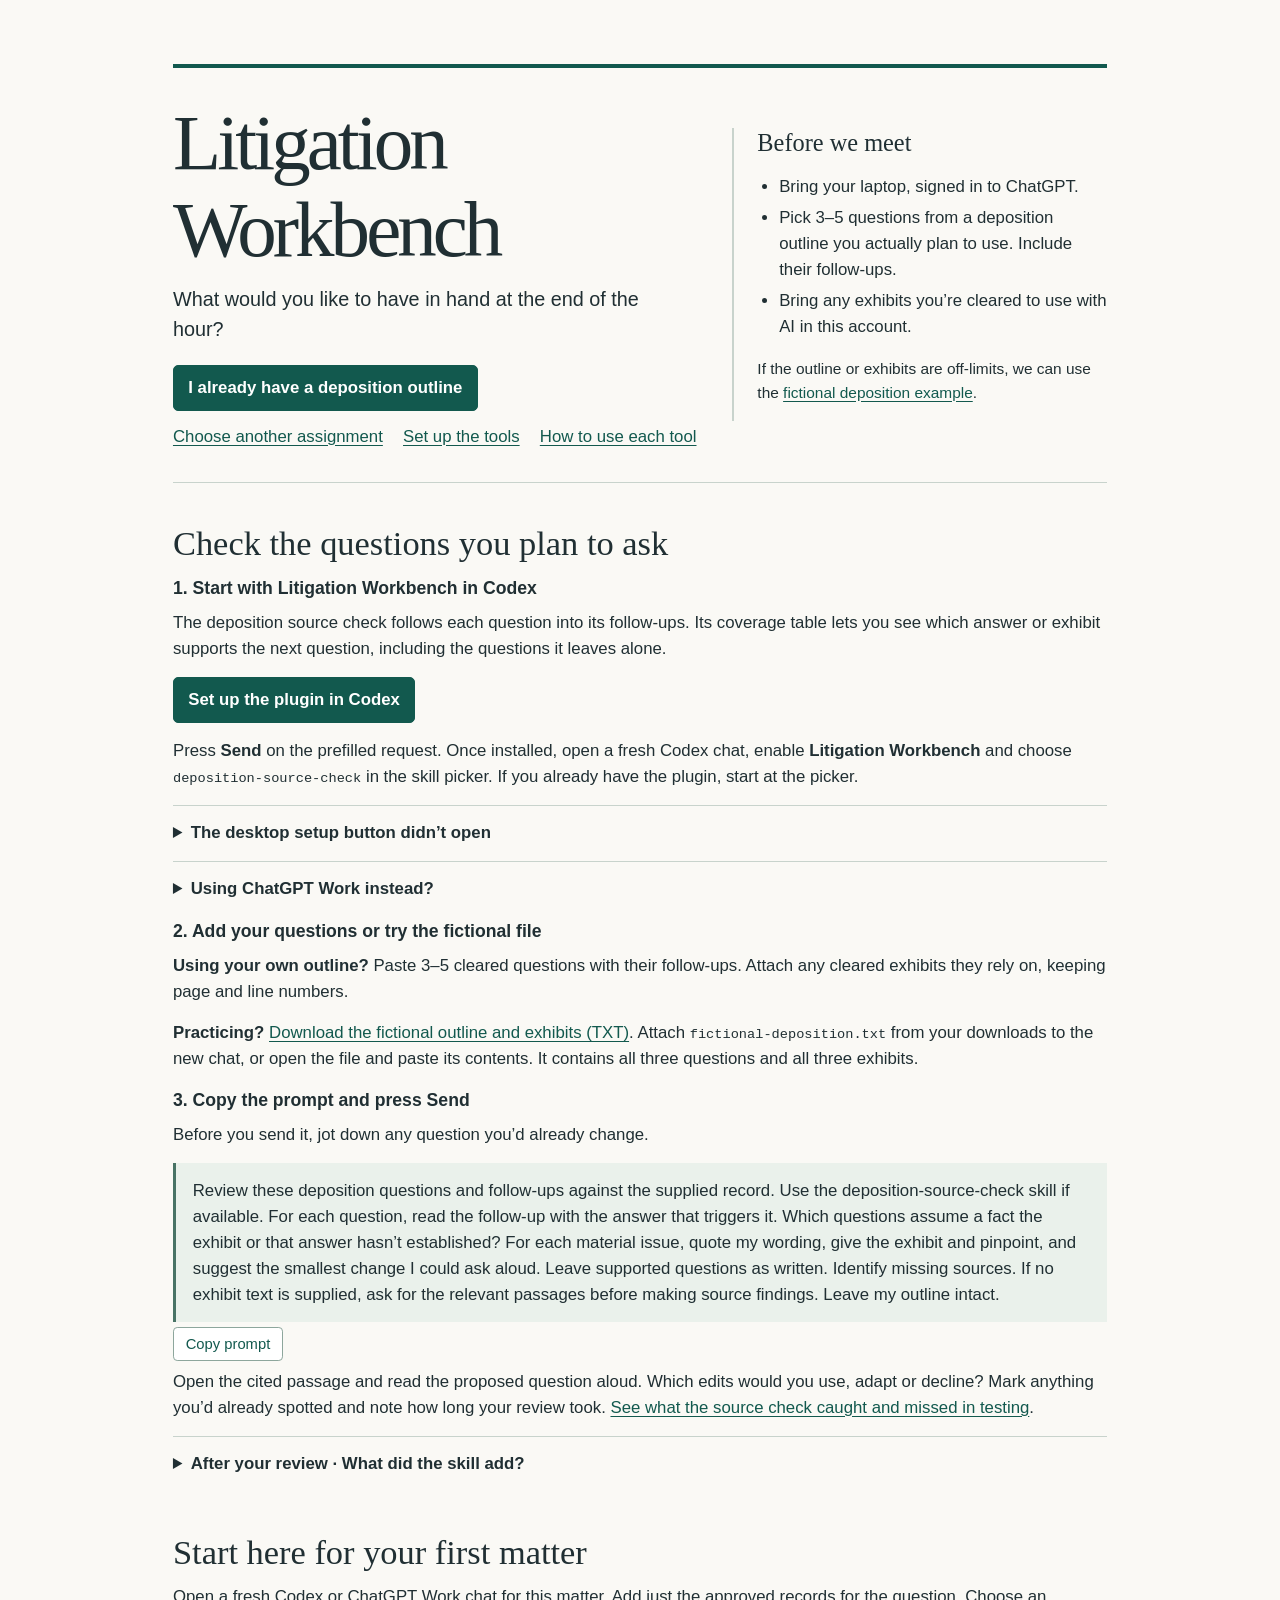
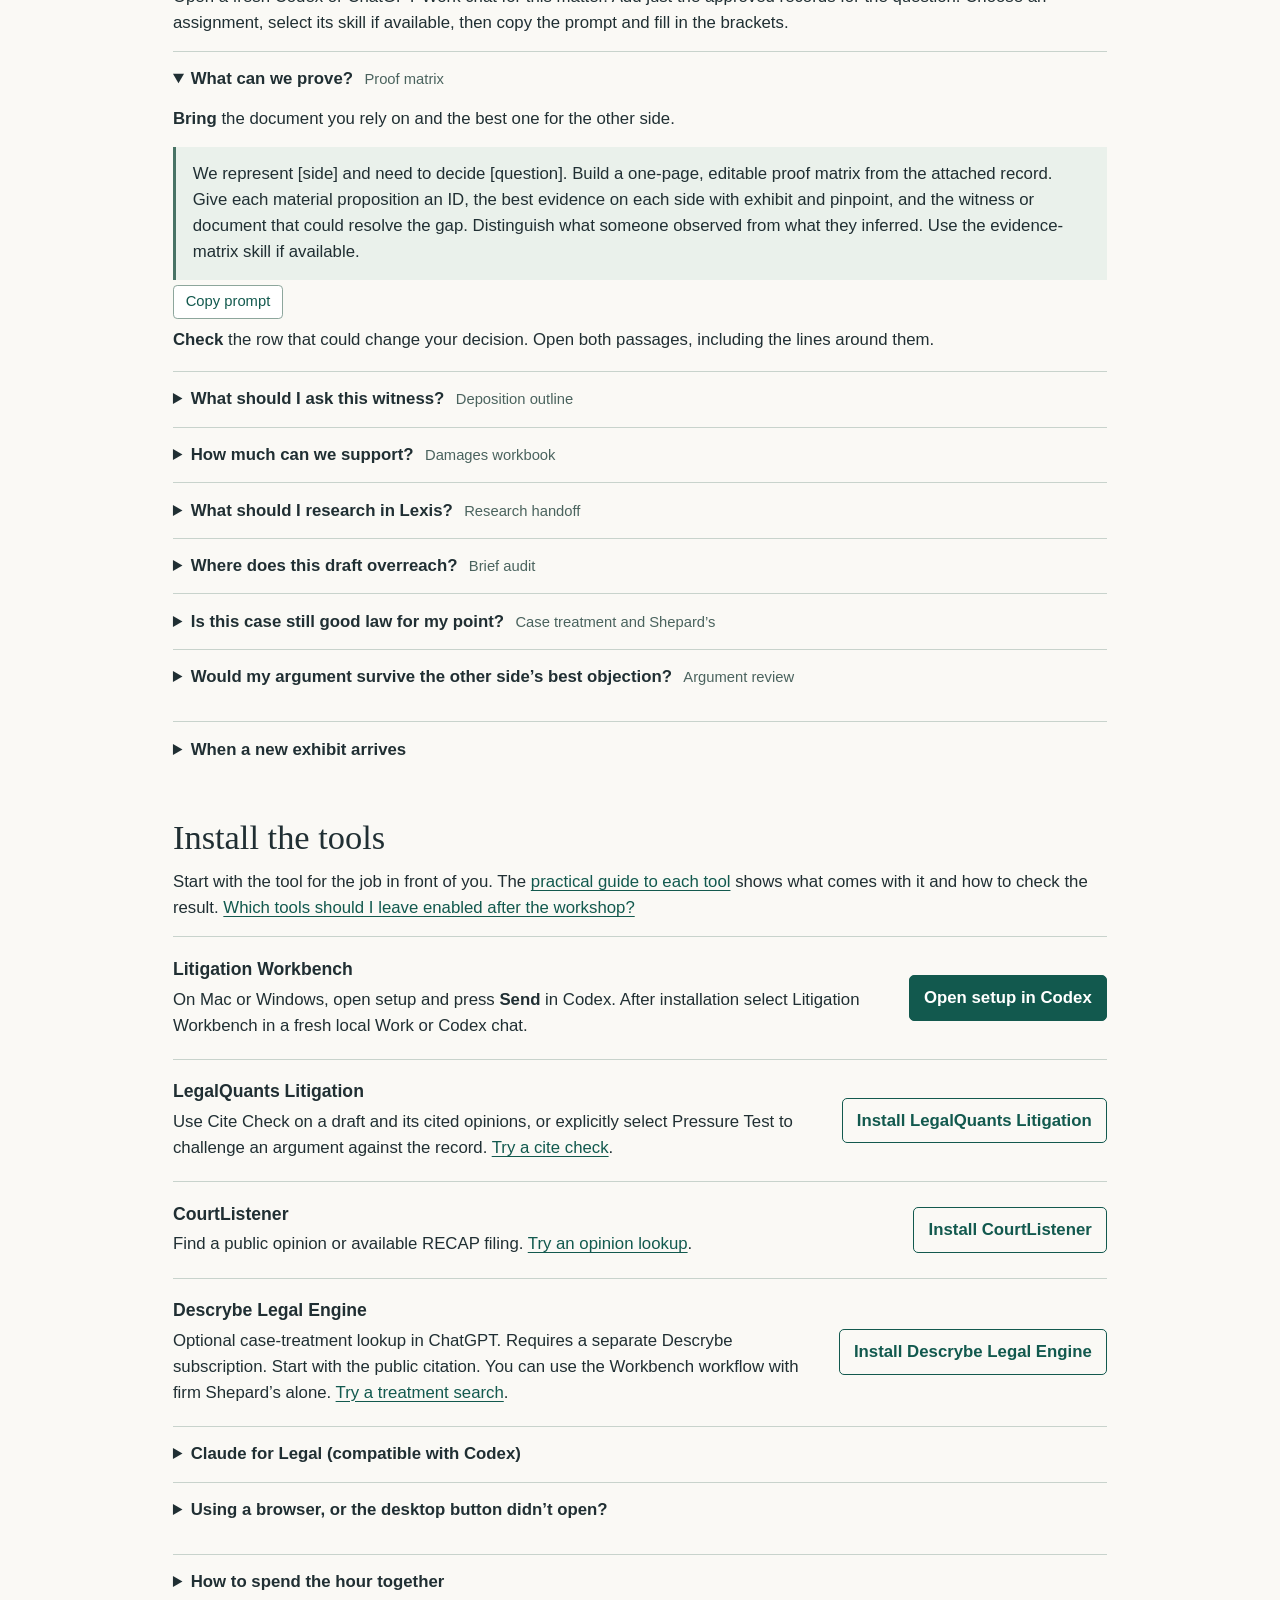
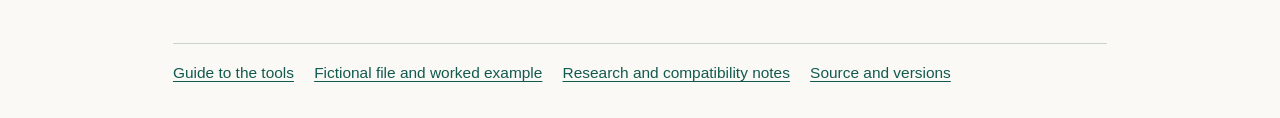
==== commit 7799fcfa: "Lead the workshop with the plugin and compare the two actual reviews" ====
--- a/docs/index.html
+++ b/docs/index.html
@@ -21,12 +21,17 @@
   </header>
   <section id="deposition-source-check">
     <h2>Check the questions you plan to ask</h2>
-    <h3>1. Choose where to run the review</h3>
-    <p><strong>Regular ChatGPT.</strong> <a href="https://chatgpt.com/" target="_blank" rel="noopener">Open ChatGPT in a new tab</a> and start a new chat. You can do this exercise with the file and prompt below. No installation is required.</p>
-    <p><strong>With the Litigation Workbench plugin.</strong> On desktop, <a href="codex://new?prompt=Install%20the%20latest%20litigation-workbench%40scarson-legal%20from%20the%20scarson%2Flitigation-workbench%20GitHub%20repository%20for%20my%20local%20desktop%20account.%20Refresh%20any%20existing%20registration%20and%20show%20me%20how%20to%20select%20deposition-source-check%20in%20a%20fresh%20chat.">open setup in Codex</a> and press <strong>Send</strong> on the prefilled request. Once installed, start a fresh local Work or Codex chat, enable Litigation Workbench and choose <code>deposition-source-check</code>. Keep this page open for the file and prompt.</p>
-    <details><summary>Codex didn’t open, or you use Work in a browser?</summary>
-      <p>On desktop, open Codex yourself and send this request. If you use hosted Work and your Plugins menu offers ZIP uploads, <a href="https://github.com/scarson/litigation-workbench/releases/latest/download/litigation-workbench.zip">download the plugin ZIP</a> and upload it there. You can also continue in regular ChatGPT above.</p>
+    <h3>1. Start with Litigation Workbench in Codex</h3>
+    <p>The deposition source check follows each question into its follow-ups. Its coverage table lets you see which answer or exhibit supports the next question, including the questions it leaves alone.</p>
+    <p><a class="button primary" href="codex://new?prompt=Install%20the%20latest%20litigation-workbench%40scarson-legal%20from%20the%20scarson%2Flitigation-workbench%20GitHub%20repository%20for%20my%20local%20desktop%20account.%20Refresh%20any%20existing%20registration%20and%20show%20me%20how%20to%20select%20deposition-source-check%20in%20a%20fresh%20chat.">Set up the plugin in Codex</a></p>
+    <p>Press <strong>Send</strong> on the prefilled request. Once installed, open a fresh Codex chat, enable <strong>Litigation Workbench</strong> and choose <code>deposition-source-check</code> in the skill picker. If you already have the plugin, start at the picker.</p>
+    <details><summary>The desktop setup button didn’t open</summary>
+      <p>Open Codex yourself and send this request.</p>
       <blockquote class="prompt">Install the latest litigation-workbench@scarson-legal from the scarson/litigation-workbench GitHub repository. Refresh any existing registration for this repository and show me how to select deposition-source-check in a fresh chat.</blockquote>
+    </details>
+    <details><summary>Using ChatGPT Work instead?</summary>
+      <p><a href="https://chatgpt.com/" target="_blank" rel="noopener">Open ChatGPT</a>, choose <strong>Work</strong> and start a fresh Work chat. Select Litigation Workbench if it’s available there. If your Work Plugins menu offers uploads, you can <a href="https://github.com/scarson/litigation-workbench/releases/latest/download/litigation-workbench.zip">download the plugin ZIP</a> and install it there.</p>
+      <p>If your workspace doesn’t offer the plugin, stay in Work and use the same file and prompt below. Compare that prompt-only result with the saved skill review after you’ve made your own call.</p>
     </details>
     <h3 id="fictional-outline">2. Add your questions or try the fictional file</h3>
     <p><strong>Using your own outline?</strong> Paste 3–5 cleared questions with their follow-ups. Attach any cleared exhibits they rely on, keeping page and line numbers.</p>
@@ -35,15 +40,18 @@
     <p>Before you send it, jot down any question you’d already change.</p>
     <blockquote class="prompt" id="outline-review-prompt">Review these deposition questions and follow-ups against the supplied record. Use the deposition-source-check skill if available. For each question, read the follow-up with the answer that triggers it. Which questions assume a fact the exhibit or that answer hasn’t established? For each material issue, quote my wording, give the exhibit and pinpoint, and suggest the smallest change I could ask aloud. Leave supported questions as written. Identify missing sources. If no exhibit text is supplied, ask for the relevant passages before making source findings. Leave my outline intact.</blockquote>
     <p>Open the cited passage and read the proposed question aloud. Which edits would you use, adapt or decline? Mark anything you’d already spotted and note how long your review took. <a href="deposition-source-check.html">See what the source check caught and missed in testing</a>.</p>
-    <details><summary>Finished the fictional run? Check your result</summary>
-      <p><strong>Question 1.</strong> E1 dates the service ticket. In E2, lines 5–8, the foreperson recalls a restart that morning and a finished stack after lunch. What fixes the order of restart and completion? Try “Can you place the restart relative to when printing finished?”</p>
-      <p><strong>Question 2.</strong> Knowing whether approval was required leaves open whether anyone gave it. Before “Who approved this closure?” ask “Do you know whether anyone approved closing ticket 411?” Follow up on identity if the witness recalls an approval. See E2, lines 5–8 and E3, paragraph 2.</p>
-      <p><strong>Question 3.</strong> Keep it. The two entries in E1, rows 12–13, give both ticket times on the same clock. The follow-up already accounts for a witness who can’t authenticate the entries.</p>
+    <details id="review-comparison"><summary>After your review · What did the skill add?</summary>
+      <p>Two fresh reviewers received the fictional file and the Step 3 prompt. Both caught the same two unsupported premises and kept question 3. Compare their wording for the foreperson.</p>
+      <p><strong>Prompt alone.</strong> For question 1, the reviewer stripped out the assumed sequence and asked “Why did you restart the job?” That gets to the reason for restarting. For question 2, it supplied a foundation for asking who approved closure. It also explained why the ticket times in question 3 could stand.</p>
+      <p><strong>With the skill.</strong> The reviewer kept the timing theory available for examination. Its first question was “Had the job finished printing before you restarted it?” A yes opens the original “Why” question. On approval, it tried the witness answer “Yes, but I don’t know whether anyone approved it.” Asking “Who?” immediately after that answer would assume too much.</p>
+      <p><strong>What you can reuse.</strong> The skill produced a table covering the objective, each lead and follow-up, and the remaining proof gaps. The question 3 row shows why both branches can stay. The ticket entries in E1, rows 12–13, support the times, and the existing follow-up works if the witness can’t authenticate the entries. Which version of question 1 would you take into the room? Would you use the table to sign off on a longer outline?</p>
+      <p><a href="https://github.com/scarson/litigation-workbench/blob/main/docs/files/fictional-deposition-prompt-review.md">Read the full prompt-only review</a> · <a href="https://github.com/scarson/litigation-workbench/blob/main/docs/files/fictional-deposition-skill-review.md">Read the full skill review and coverage table</a>.</p>
+      <p>Both reviews came from fresh Codex sessions. The first simulated a chat with only the prompt and file. The second used the skill instructions copied from the installed plugin. This is one worked example.</p>
     </details>
   </section>
   <section id="first-matter">
     <h2>Start here for your first matter</h2>
-    <p>Open a fresh Work or Codex chat for this matter. Add just the approved records for the question. Choose an assignment, copy it and fill in the brackets. If setup has to wait, the prompts also work as plain instructions in ChatGPT.</p>
+    <p>Open a fresh Codex or ChatGPT Work chat for this matter. Add just the approved records for the question. Choose an assignment, select its skill if available, then copy the prompt and fill in the brackets.</p>
     <details class="assignment" name="job" open><summary>What can we prove? <span>Proof matrix</span></summary>
       <p><strong>Bring</strong> the document you rely on and the best one for the other side.</p>
       <blockquote class="prompt" id="matter-prompt">We represent [side] and need to decide [question]. Build a one-page, editable proof matrix from the attached record. Give each material proposition an ID, the best evidence on each side with exhibit and pinpoint, and the witness or document that could resolve the gap. Distinguish what someone observed from what they inferred. Use the evidence-matrix skill if available.</blockquote>
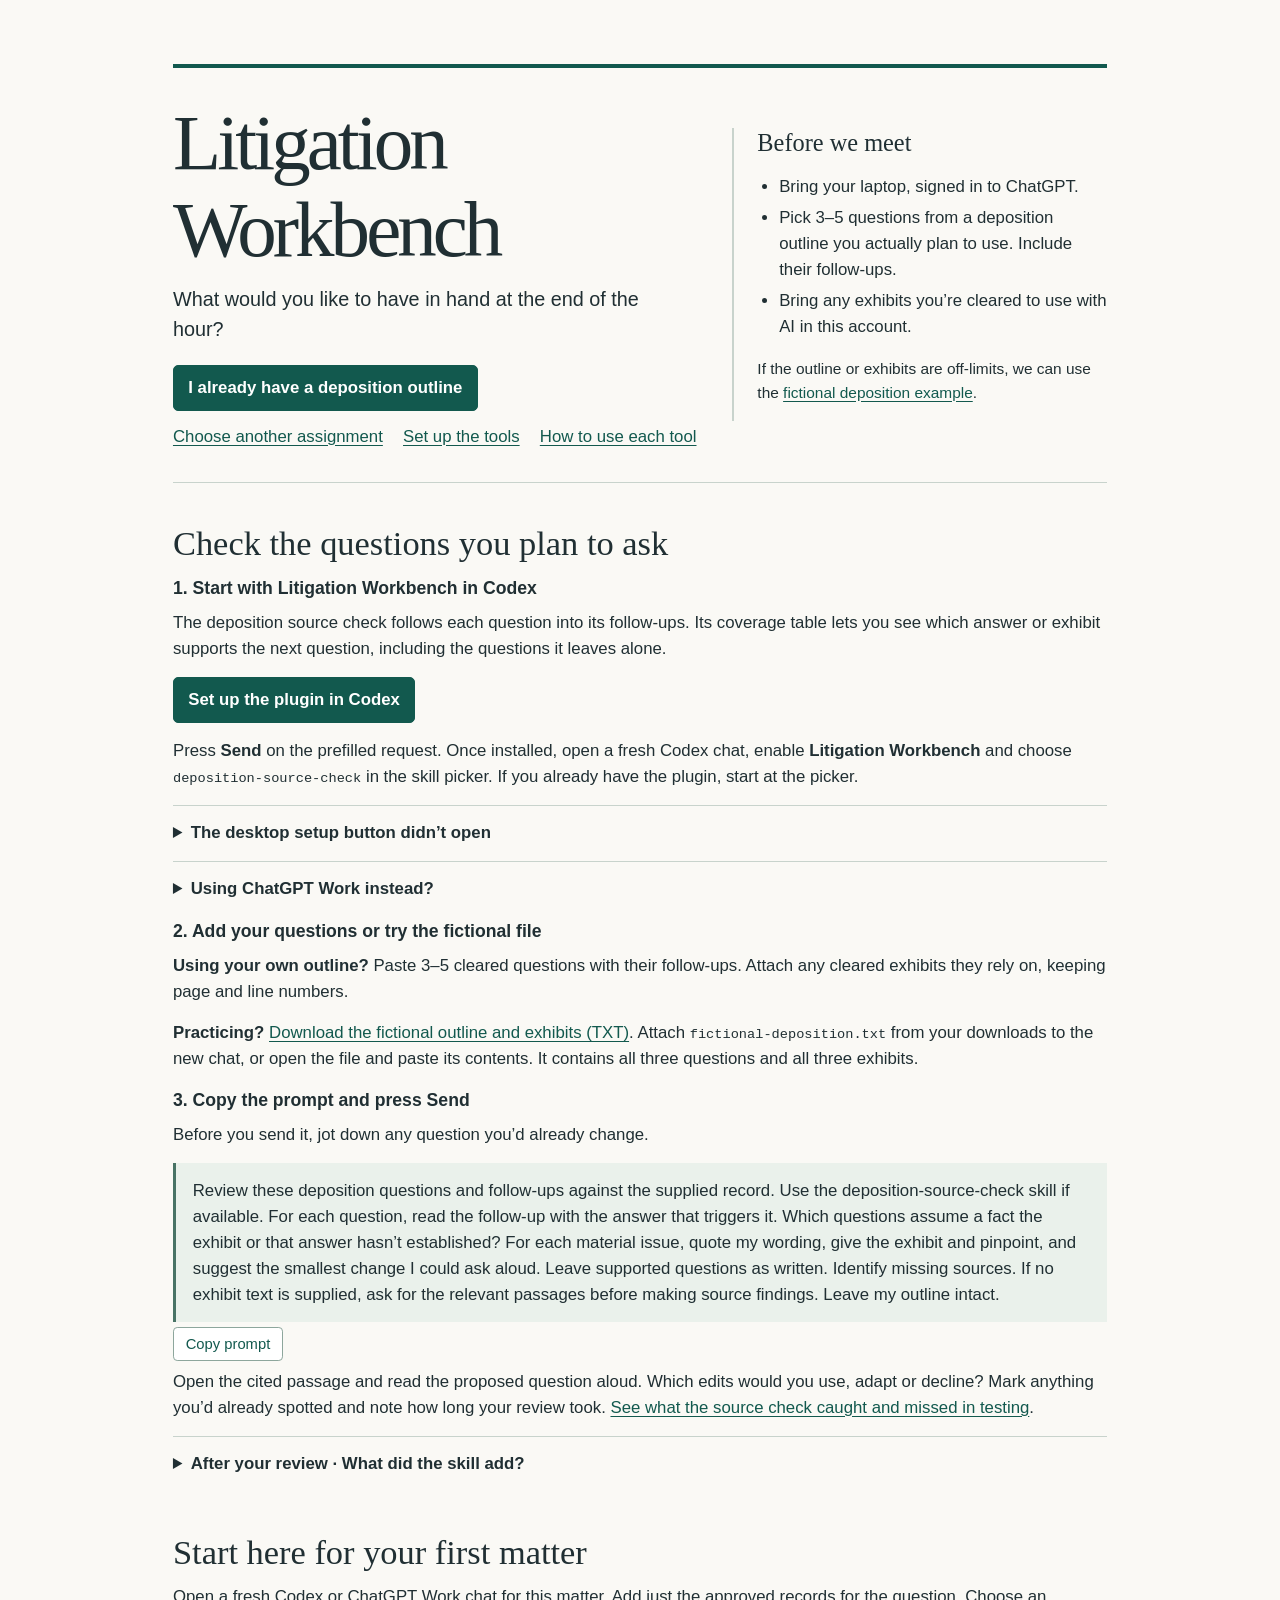
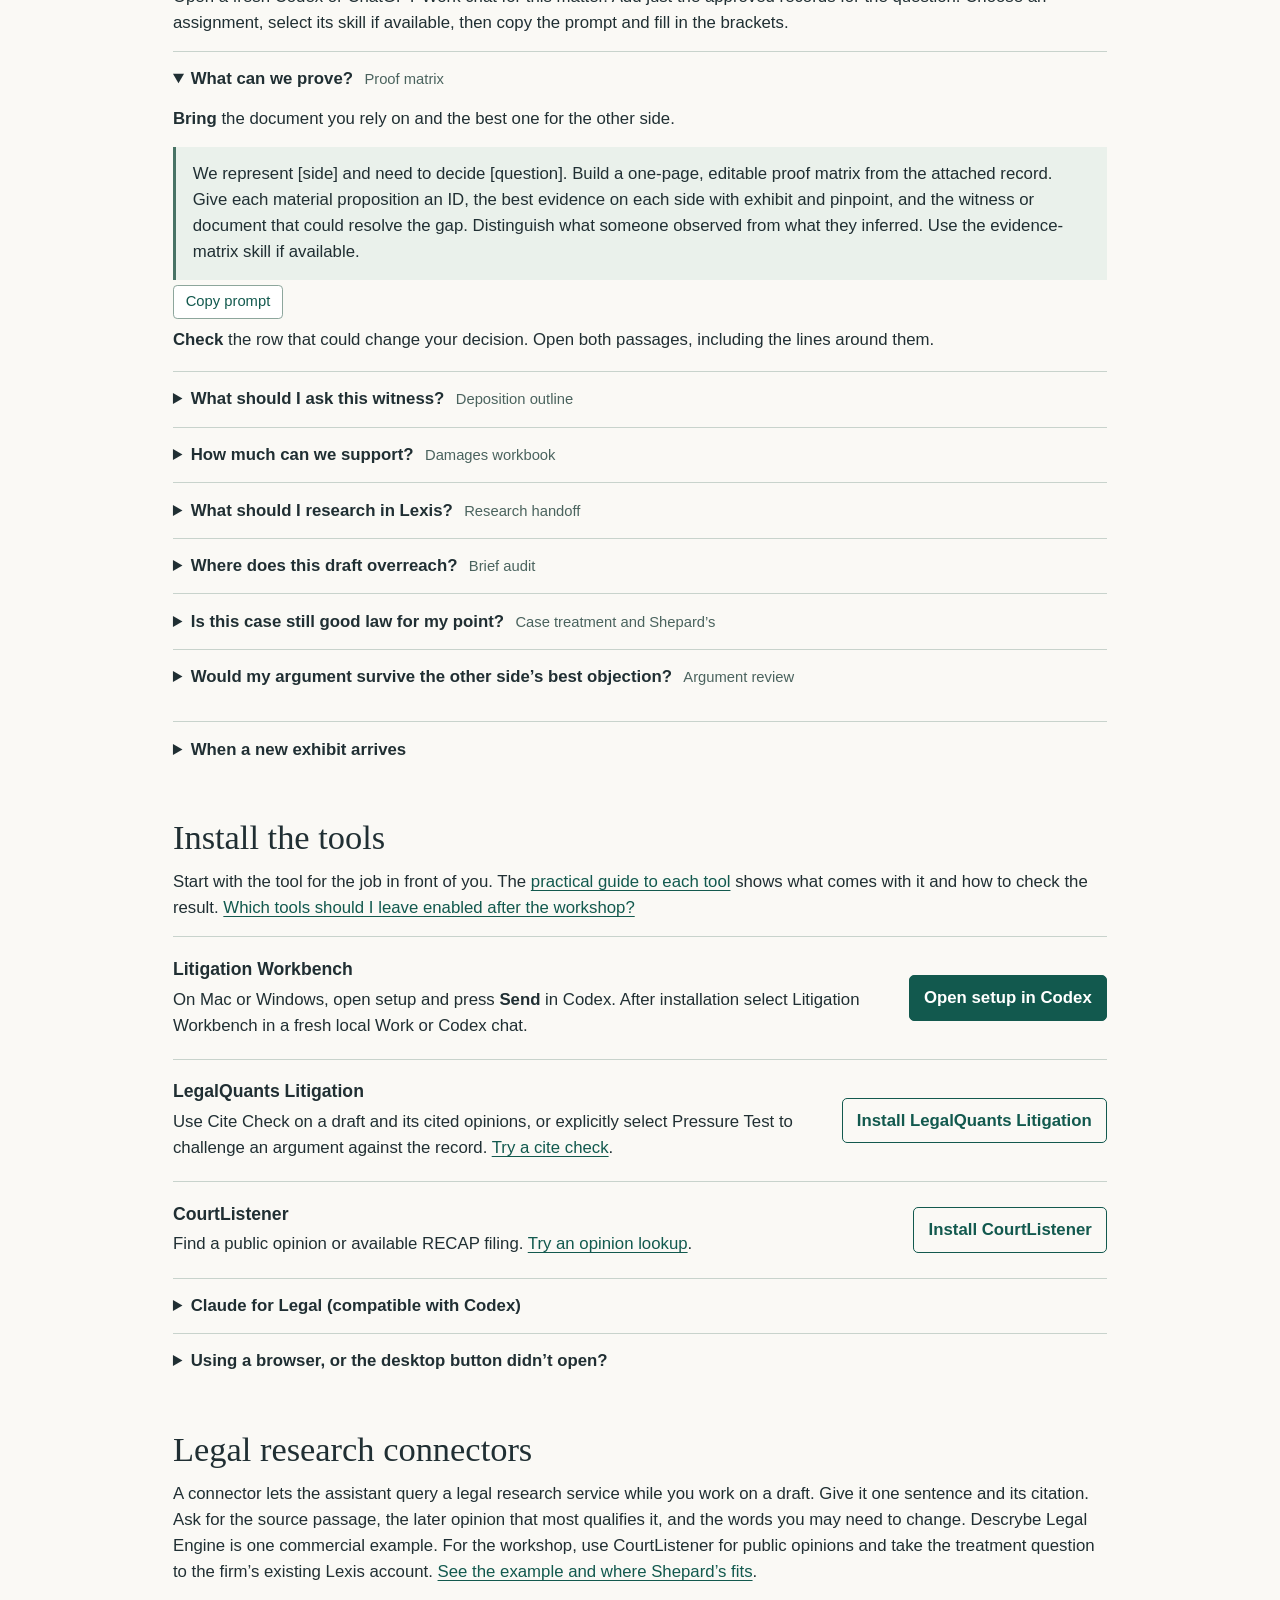
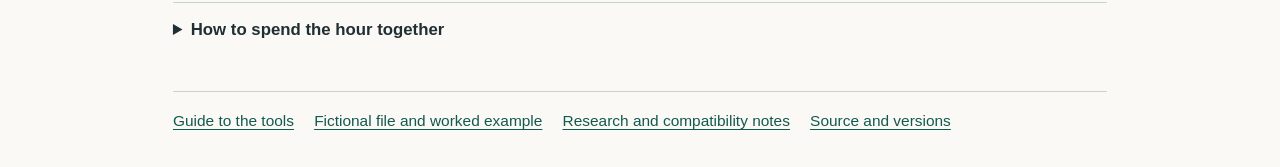
==== commit 67e66f9e: "Teach legal research connectors through the firm's existing research workflow" ====
--- a/docs/index.html
+++ b/docs/index.html
@@ -81,7 +81,7 @@
       <p id="good-law"><strong>Bring</strong> the citation, the exact sentence you want to support, the court and the date the check needs to cover.</p>
       <blockquote class="prompt">Use case-treatment-check if available. Can I still cite [case and pinpoint] for [proposition] in [court] as of [date]? Check direct history and later decisions using approved public sources. Read the strongest adverse opinion and identify exactly what changed, with a pinpoint and link. Give me a row for each proposition, a suggested edit, and any open Shepard’s checks for me to run in firm Lexis.</blockquote>
       <p><strong>At work.</strong> Open the case in Lexis and select <strong>Shepardize</strong>. Check appellate history and adverse citing decisions. Read the passages behind the signals. Record who checked, when, and what the later decision does to your point. Return your own authorized notes and public opinion links. <a href="files/research-return.csv" download>Download the return sheet (CSV)</a> · <a href="https://www.lexisnexis.com/en-us/support/lexis/shepards.page">Shepard’s guide</a>.</p>
-      <p><strong>In ChatGPT.</strong> CourtListener can find citing opinions. The optional <a href="#descrybe">Descrybe plugin</a> can check treatment and identify citing cases. Read the decision behind each material flag. Workbench leaves Shepard’s pending until you supply a dated check for that point. <a href="practice.html#treatment">Try a two-minute example</a>.</p>
+      <p><strong>In Work or Codex.</strong> Ask CourtListener for the public opinion and citing decisions. If your firm has a research connector, ask it to retrieve the passage that most directly challenges your sentence. Workbench leaves Shepard’s pending until you supply a dated check for that point. <a href="tools.html#research-connectors">How research connectors work</a> · <a href="practice.html#treatment">Try a two-minute example</a>.</p>
     </details>
     <details class="assignment" name="job"><summary>Would my argument survive the other side’s best objection? <span>Argument review</span></summary>
       <p id="argument-review"><strong>Bring</strong> the exact paragraph or proposed term, the decision you face, and the best record for each side.</p>
@@ -107,7 +107,6 @@
     <article class="tool"><div><h3>Litigation Workbench</h3><p>On Mac or Windows, open setup and press <strong>Send</strong> in Codex. After installation select Litigation Workbench in a fresh local Work or Codex chat.</p></div><a class="button primary" href="codex://new?prompt=Install%20the%20latest%20litigation-workbench%40scarson-legal%20from%20the%20scarson%2Flitigation-workbench%20GitHub%20repository%20for%20my%20local%20desktop%20account.%20Use%20the%20repository%E2%80%99s%20default%20branch%20and%20refresh%20any%20existing%20registration%20for%20this%20repository.%20Show%20me%20how%20to%20select%20argument-review%20in%20a%20fresh%20chat.">Open setup in Codex</a></article>
     <article class="tool" id="install-legalquants"><div><h3>LegalQuants Litigation</h3><p>Use Cite Check on a draft and its cited opinions, or explicitly select Pressure Test to challenge an argument against the record. <a href="tools.html#legalquants">Try a cite check</a>.</p></div><a class="button" href="https://chatgpt.com/plugins/plugins_6aa118e4284081918b44f45b58d06de6">Install LegalQuants Litigation</a></article>
     <article class="tool" id="install-courtlistener"><div><h3>CourtListener</h3><p>Find a public opinion or available RECAP filing. <a href="tools.html#courtlistener">Try an opinion lookup</a>.</p></div><a class="button" href="https://chatgpt.com/plugins/plugin_asdk_app_6a393898430881918250b54d31c8799b">Install CourtListener</a></article>
-    <article class="tool" id="descrybe"><div><h3>Descrybe Legal Engine</h3><p>Optional case-treatment lookup in ChatGPT. Requires a separate Descrybe subscription. Start with the public citation. You can use the Workbench workflow with firm Shepard’s alone. <a href="tools.html#descrybe">Try a treatment search</a>.</p></div><a class="button" href="https://chatgpt.com/plugins/plugin_asdk_app_6a3899f86a748191b0c9b26f4b258c70">Install Descrybe Legal Engine</a></article>
     <details><summary>Claude for Legal (compatible with Codex)</summary>
       <p id="anthropic-legal">Install Anthropic’s <strong>Litigation Legal</strong> plugin by copying the request below into local Codex. <a href="tools.html#claude-for-legal">Browse the 19 skills and try a civil claim chart</a>.</p>
       <blockquote class="prompt">Install the latest litigation-legal@claude-for-legal from Anthropic’s official GitHub repository, anthropics/claude-for-legal. Use the repository’s default branch and refresh any existing registration for this repository. I’ll start with approved local documents. Leave external accounts unconnected. Show me how to select claim-chart in a fresh chat.</blockquote>
@@ -119,6 +118,9 @@
       <p><strong>Hosted Work.</strong> If your Plugins menu offers ZIP uploads, <a href="https://github.com/scarson/litigation-workbench/releases/latest/download/litigation-workbench.zip">download the plugin ZIP</a> and upload it there. A firm admin can also <a href="https://github.com/scarson/litigation-workbench#install-on-your-desktop">import the GitHub marketplace</a>. If neither is available, start with the assignment prompts above.</p>
     </details>
   </section>
+  <section id="research-connectors"><h2 id="descrybe">Legal research connectors</h2>
+    <p>A connector lets the assistant query a legal research service while you work on a draft. Give it one sentence and its citation. Ask for the source passage, the later opinion that most qualifies it, and the words you may need to change. Descrybe Legal Engine is one commercial example. For the workshop, use CourtListener for public opinions and take the treatment question to the firm’s existing Lexis account. <a href="tools.html#research-connectors">See the example and where Shepard’s fits</a>.</p>
+  </section>
   <details class="next"><summary>How to spend the hour together</summary>
     <ol><li><strong>First 10 minutes.</strong> Pick the decision, the sources and what a usable result would look like. Write down how long the job usually takes.</li>
     <li><strong>Next 30.</strong> Have the lawyer drive. Produce one editable file, open it in its normal app, and trace the most consequential claim to its source. Give one correction in the lawyer’s own words.</li>
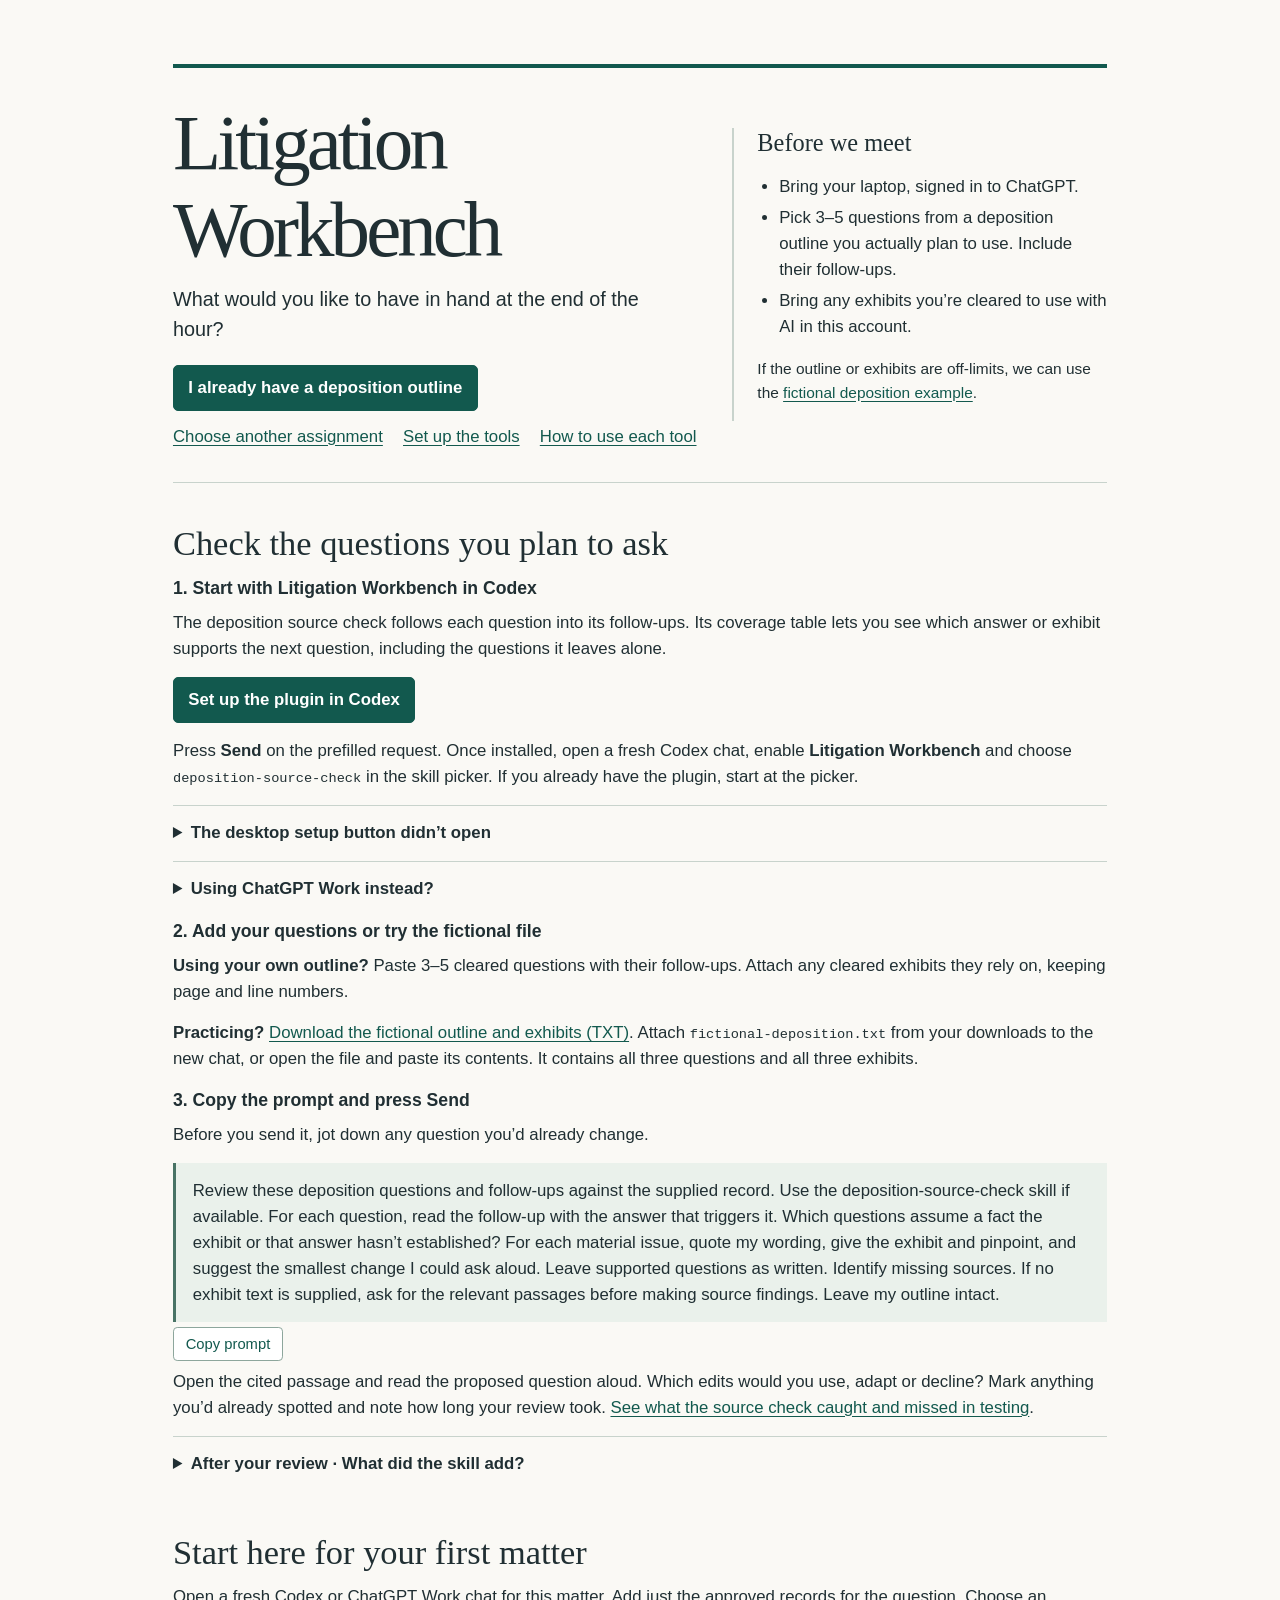
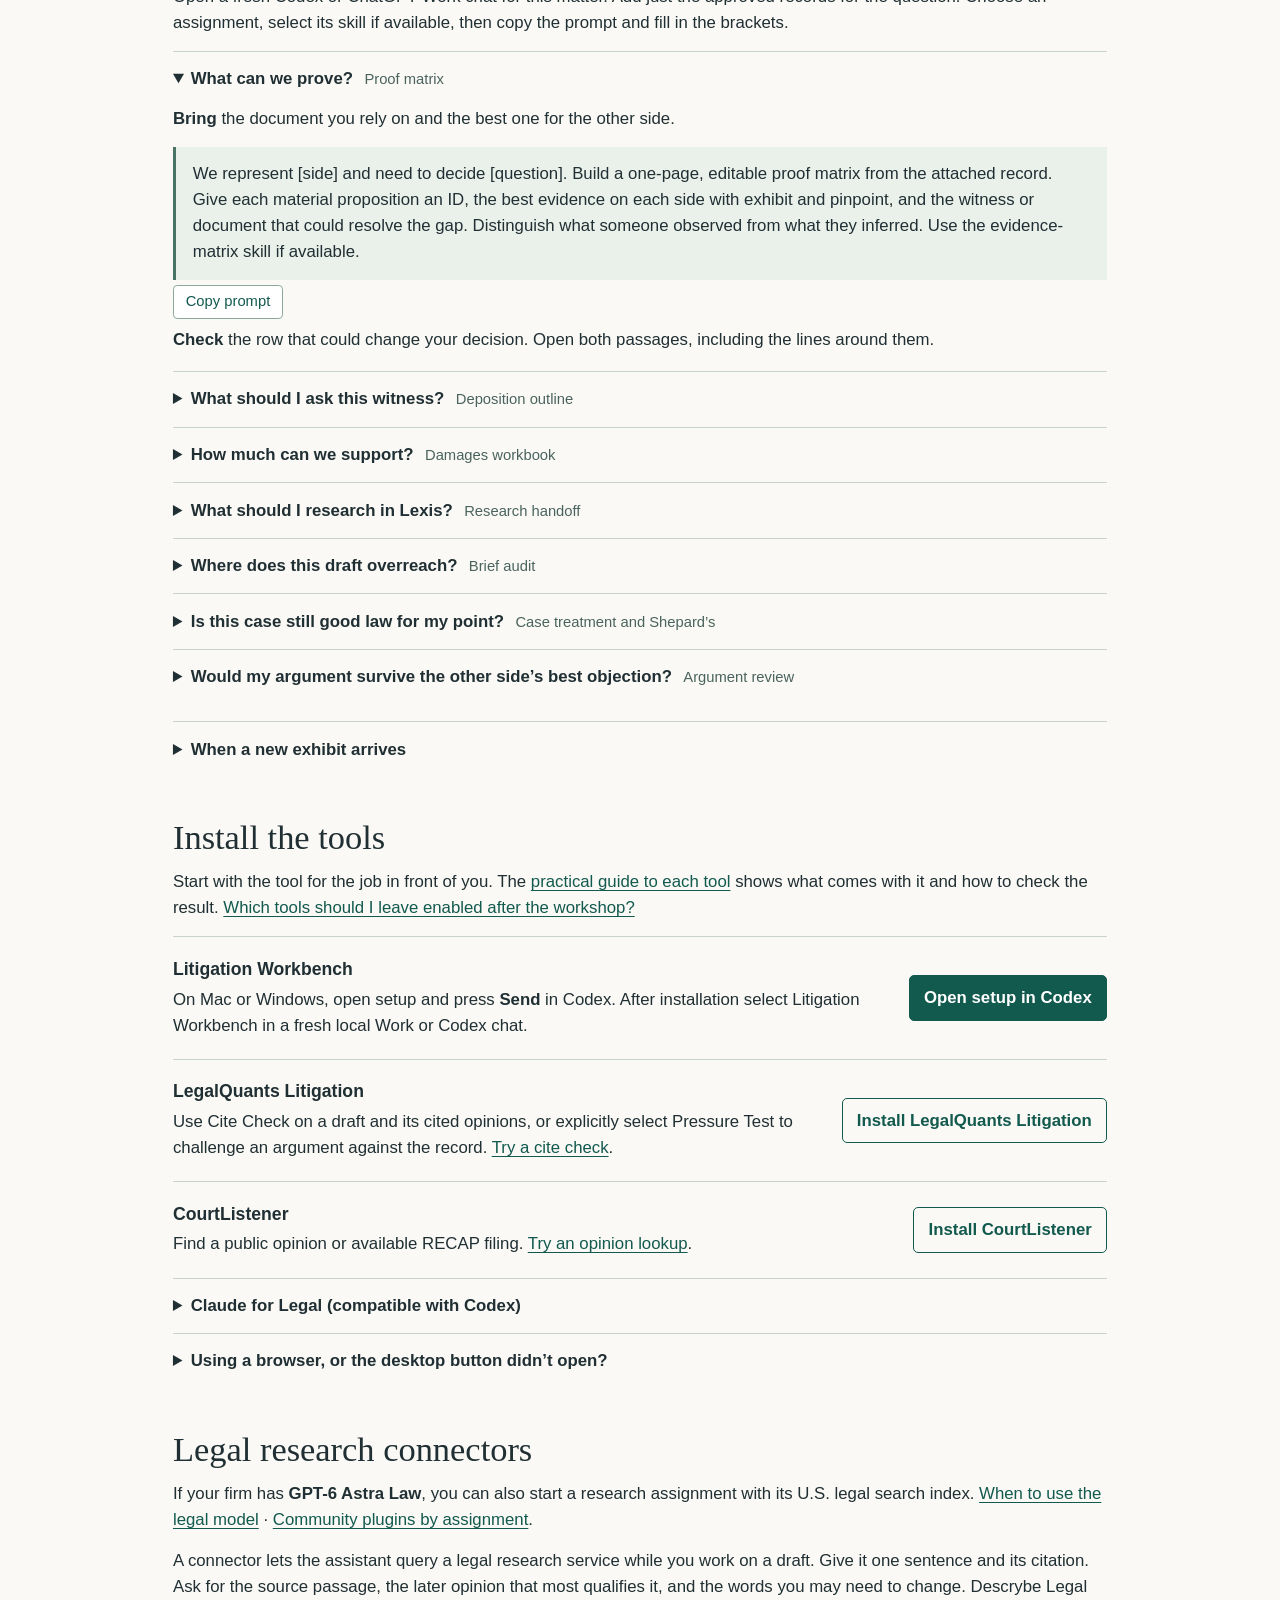
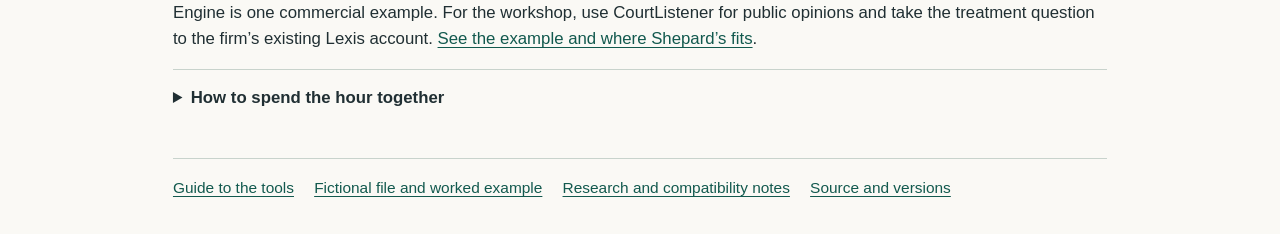
==== commit 0afcf24a: "Map the Astra for Law rollout and verified community plugins to litigation work" ====
--- a/docs/index.html
+++ b/docs/index.html
@@ -119,6 +119,7 @@
     </details>
   </section>
   <section id="research-connectors"><h2 id="descrybe">Legal research connectors</h2>
+    <p>If your firm has <strong>GPT-6 Astra Law</strong>, you can also start a research assignment with its U.S. legal search index. <a href="tools.html#astra-for-law">When to use the legal model</a> · <a href="tools.html#community-plugins">Community plugins by assignment</a>.</p>
     <p>A connector lets the assistant query a legal research service while you work on a draft. Give it one sentence and its citation. Ask for the source passage, the later opinion that most qualifies it, and the words you may need to change. Descrybe Legal Engine is one commercial example. For the workshop, use CourtListener for public opinions and take the treatment question to the firm’s existing Lexis account. <a href="tools.html#research-connectors">See the example and where Shepard’s fits</a>.</p>
   </section>
   <details class="next"><summary>How to spend the hour together</summary>
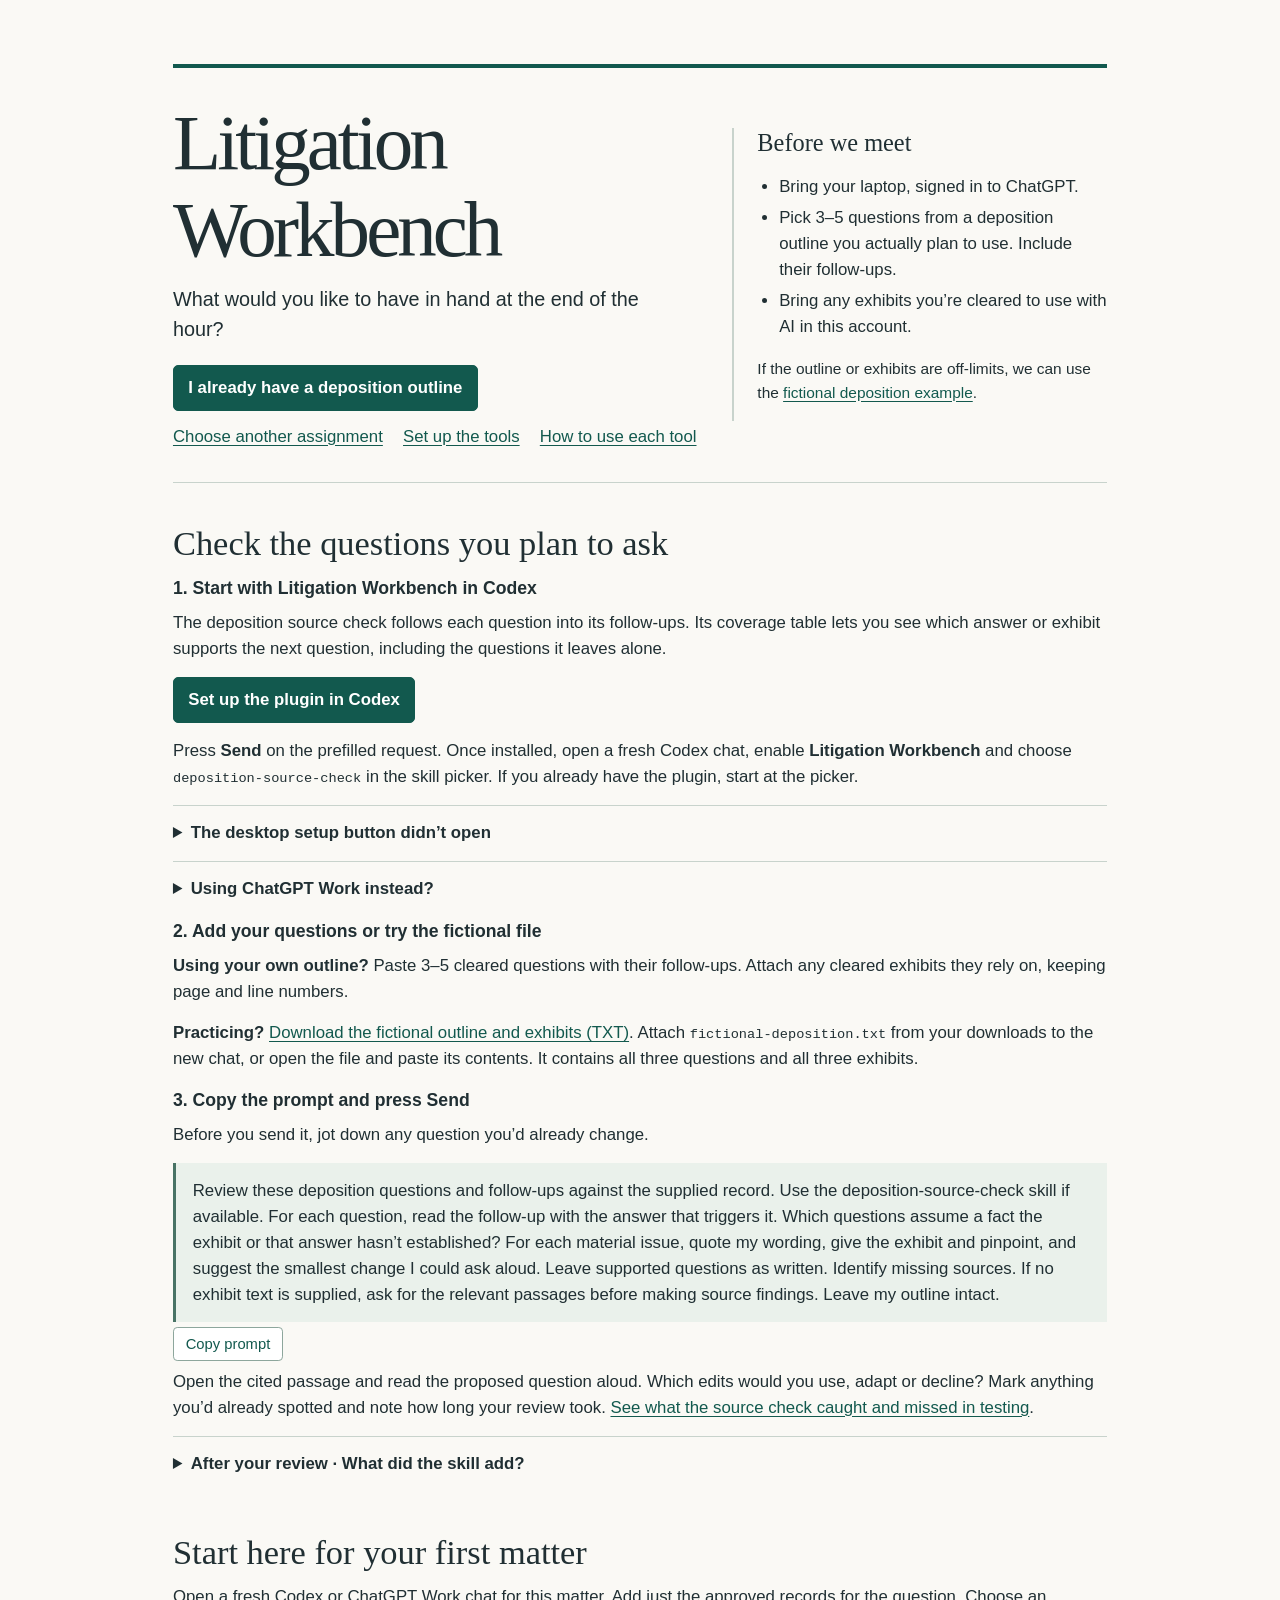
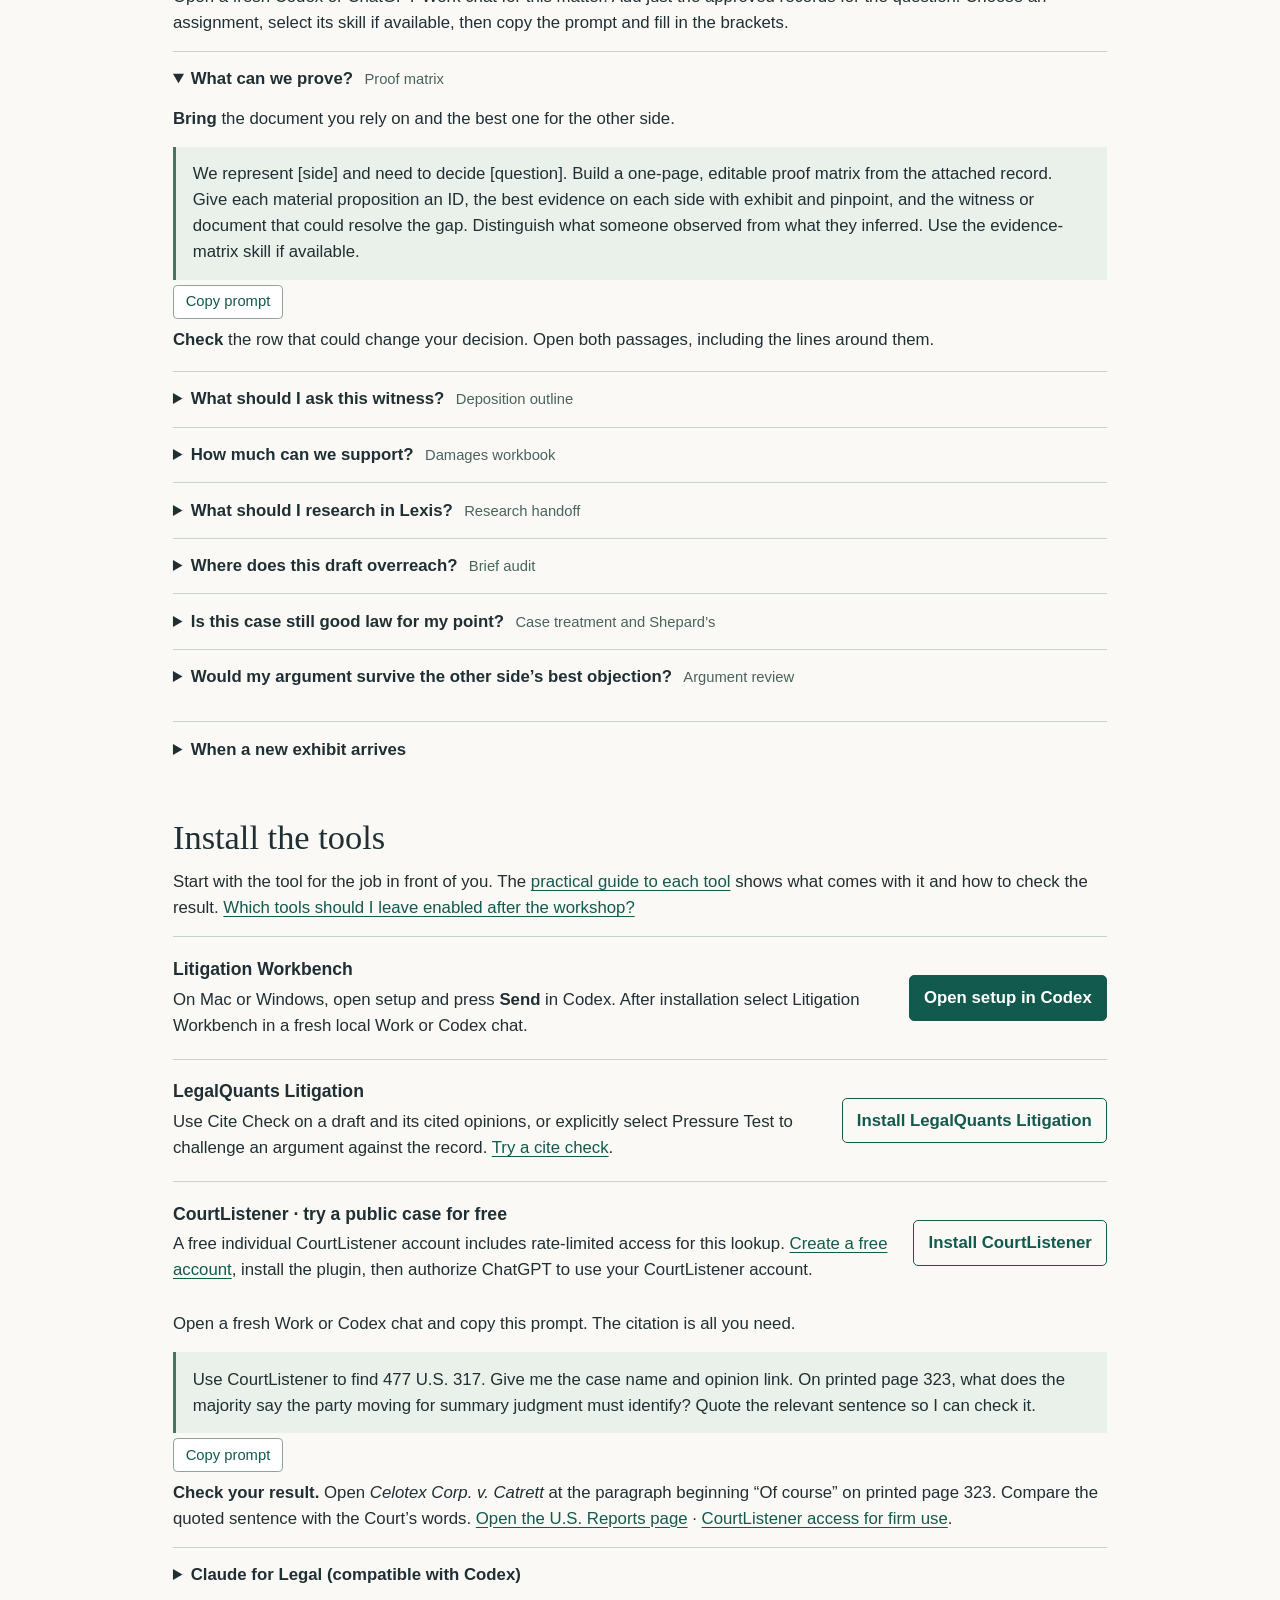
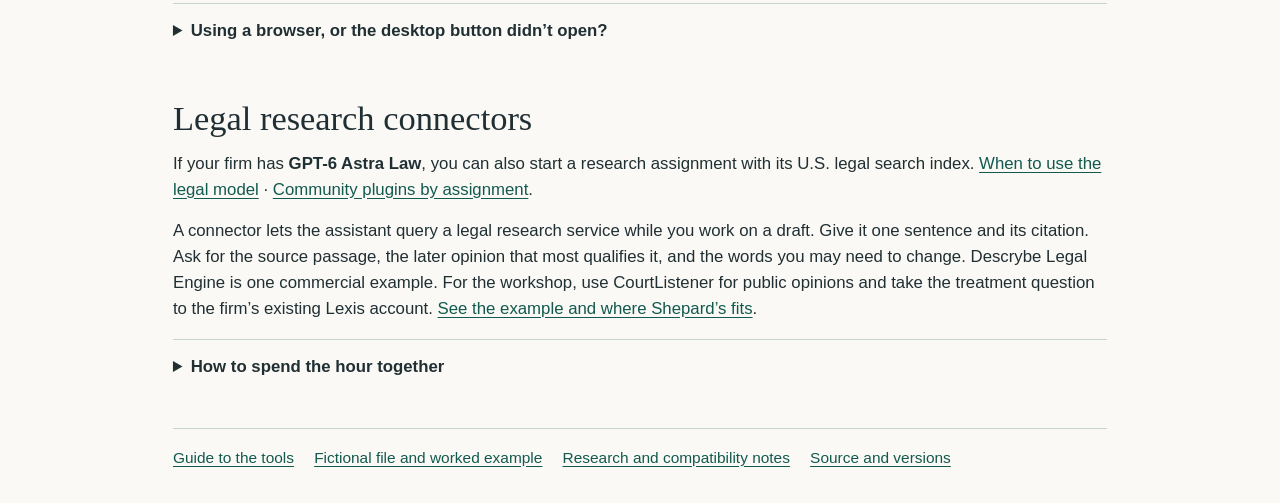
==== commit c1aee32a: "Add a free CourtListener lookup and clarify firm API access" ====
--- a/docs/index.html
+++ b/docs/index.html
@@ -106,7 +106,12 @@
     <p>Start with the tool for the job in front of you. The <a href="tools.html">practical guide to each tool</a> shows what comes with it and how to check the result. <a href="tools.html#overlap">Which tools should I leave enabled after the workshop?</a></p>
     <article class="tool"><div><h3>Litigation Workbench</h3><p>On Mac or Windows, open setup and press <strong>Send</strong> in Codex. After installation select Litigation Workbench in a fresh local Work or Codex chat.</p></div><a class="button primary" href="codex://new?prompt=Install%20the%20latest%20litigation-workbench%40scarson-legal%20from%20the%20scarson%2Flitigation-workbench%20GitHub%20repository%20for%20my%20local%20desktop%20account.%20Use%20the%20repository%E2%80%99s%20default%20branch%20and%20refresh%20any%20existing%20registration%20for%20this%20repository.%20Show%20me%20how%20to%20select%20argument-review%20in%20a%20fresh%20chat.">Open setup in Codex</a></article>
     <article class="tool" id="install-legalquants"><div><h3>LegalQuants Litigation</h3><p>Use Cite Check on a draft and its cited opinions, or explicitly select Pressure Test to challenge an argument against the record. <a href="tools.html#legalquants">Try a cite check</a>.</p></div><a class="button" href="https://chatgpt.com/plugins/plugins_6aa118e4284081918b44f45b58d06de6">Install LegalQuants Litigation</a></article>
-    <article class="tool" id="install-courtlistener"><div><h3>CourtListener</h3><p>Find a public opinion or available RECAP filing. <a href="tools.html#courtlistener">Try an opinion lookup</a>.</p></div><a class="button" href="https://chatgpt.com/plugins/plugin_asdk_app_6a393898430881918250b54d31c8799b">Install CourtListener</a></article>
+    <article id="install-courtlistener">
+      <div class="tool"><div><h3>CourtListener · try a public case for free</h3><p>A free individual CourtListener account includes rate-limited access for this lookup. <a href="https://www.courtlistener.com/register/">Create a free account</a>, install the plugin, then authorize ChatGPT to use your CourtListener account.</p></div><a class="button" href="https://chatgpt.com/plugins/plugin_asdk_app_6a393898430881918250b54d31c8799b">Install CourtListener</a></div>
+      <p>Open a fresh Work or Codex chat and copy this prompt. The citation is all you need.</p>
+      <blockquote class="prompt">Use CourtListener to find 477 U.S. 317. Give me the case name and opinion link. On printed page 323, what does the majority say the party moving for summary judgment must identify? Quote the relevant sentence so I can check it.</blockquote>
+      <p><strong>Check your result.</strong> Open <i>Celotex Corp. v. Catrett</i> at the paragraph beginning “Of course” on printed page 323. Compare the quoted sentence with the Court’s words. <a href="https://tile.loc.gov/storage-services/service/ll/usrep/usrep477/usrep477317/usrep477317.pdf#page=7">Open the U.S. Reports page</a> · <a href="tools.html#courtlistener">CourtListener access for firm use</a>.</p>
+    </article>
     <details><summary>Claude for Legal (compatible with Codex)</summary>
       <p id="anthropic-legal">Install Anthropic’s <strong>Litigation Legal</strong> plugin by copying the request below into local Codex. <a href="tools.html#claude-for-legal">Browse the 19 skills and try a civil claim chart</a>.</p>
       <blockquote class="prompt">Install the latest litigation-legal@claude-for-legal from Anthropic’s official GitHub repository, anthropics/claude-for-legal. Use the repository’s default branch and refresh any existing registration for this repository. I’ll start with approved local documents. Leave external accounts unconnected. Show me how to select claim-chart in a fresh chat.</blockquote>
